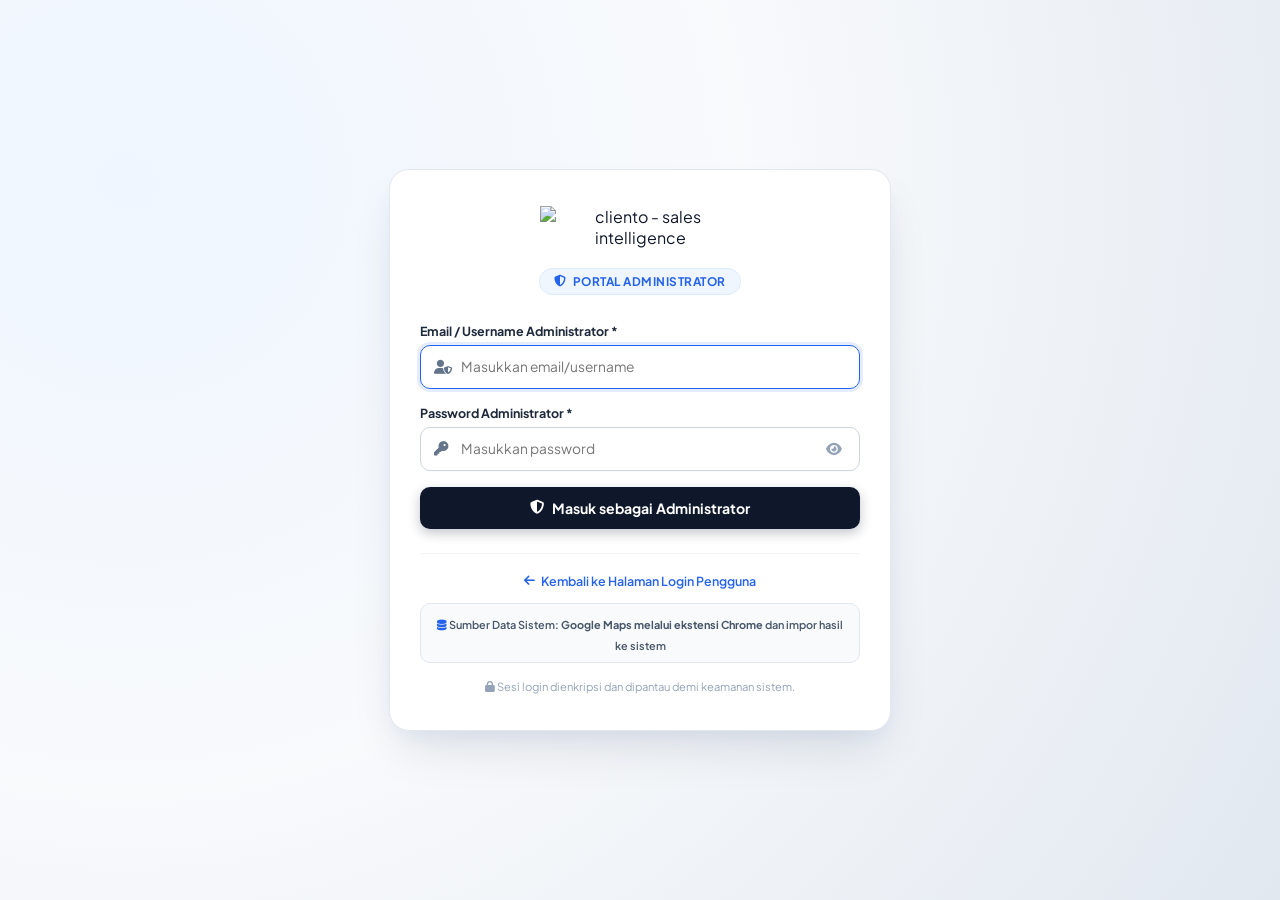
==== admin.html @ 5805fe40 "feat: rebrand to cliento, add multi-engine waterfall scraper, local headless runner, and WA dorking " ====
<!DOCTYPE html>
<html lang="id">
<head>
  <meta charset="UTF-8">
  <meta name="viewport" content="width=device-width, initial-scale=1.0">
  <title>Portal Administrator - cliento (AI Sales Intelligence)</title>
  
  <!-- Favicon -->
  <link rel="icon" type="image/png" href="assets/images/logo-icon.png">
  
  <!-- Google Fonts: Plus Jakarta Sans -->
  <link rel="preconnect" href="https://fonts.googleapis.com">
  <link rel="preconnect" href="https://fonts.gstatic.com" crossorigin>
  <link href="https://fonts.googleapis.com/css2?family=Plus+Jakarta+Sans:wght@300;400;500;600;700;800&display=swap" rel="stylesheet">
  
  <!-- Font Awesome Icons -->
  <link rel="stylesheet" href="https://cdnjs.cloudflare.com/ajax/libs/font-awesome/6.4.0/css/all.min.css">
  
  <!-- App Stylesheet -->
  <link rel="stylesheet" href="assets/css/style.css?v=2.2">
  
  <style>
    body {
      margin: 0;
      padding: 0;
      background: radial-gradient(circle at 10% 20%, #eff6ff 0%, #f8fafc 45%, #e2e8f0 100%);
      font-family: 'Plus Jakarta Sans', sans-serif;
      min-height: 100vh;
      display: flex;
      align-items: center;
      justify-content: center;
      color: #0f172a;
      box-sizing: border-box;
      padding: 24px 16px;
    }

    .admin-auth-card {
      width: 100%;
      max-width: 440px;
      background: #ffffff;
      color: #0f172a;
      border-radius: 20px;
      border: 1px solid #e2e8f0;
      padding: 36px 30px;
      box-shadow: 0 25px 50px -12px rgba(15, 23, 42, 0.12), 0 10px 20px -5px rgba(37, 99, 235, 0.06);
      position: relative;
      animation: adminCardIn 0.35s cubic-bezier(0.16, 1, 0.3, 1);
    }

    @keyframes adminCardIn {
      from { opacity: 0; transform: translateY(20px) scale(0.98); }
      to { opacity: 1; transform: translateY(0) scale(1); }
    }

    .admin-card-header {
      text-align: center;
      margin-bottom: 24px;
    }

    .admin-logo {
      height: 48px;
      width: auto;
      max-width: 200px;
      object-fit: contain;
      margin-bottom: 14px;
      display: inline-block;
    }

    .admin-badge-portal {
      display: inline-flex;
      align-items: center;
      gap: 6px;
      padding: 5px 14px;
      border-radius: 999px;
      background: #eff6ff;
      color: #2563eb;
      border: 1px solid #dbeafe;
      font-size: 0.74rem;
      font-weight: 700;
      letter-spacing: 0.5px;
      text-transform: uppercase;
      margin-bottom: 4px;
    }

    .admin-form-group {
      margin-bottom: 16px;
    }

    .admin-form-label {
      display: block;
      font-size: 0.78rem;
      font-weight: 700;
      color: #1e293b;
      margin-bottom: 6px;
    }

    .admin-input-wrap {
      position: relative;
    }

    .admin-input-icon {
      position: absolute;
      left: 14px;
      top: 50%;
      transform: translateY(-50%);
      color: #64748b;
      font-size: 0.9rem;
    }

    .admin-form-input {
      width: 100%;
      height: 44px;
      padding: 0 40px;
      border: 1px solid #cbd5e1;
      border-radius: 10px;
      font-size: 0.86rem;
      color: #0f172a;
      font-family: inherit;
      box-sizing: border-box;
      transition: all 0.2s;
      background: #ffffff;
    }

    .admin-form-input:focus {
      outline: none;
      border-color: #2563eb;
      box-shadow: 0 0 0 3px rgba(37, 99, 235, 0.12);
    }

    .admin-toggle-pwd {
      position: absolute;
      right: 12px;
      top: 50%;
      transform: translateY(-50%);
      background: none;
      border: none;
      color: #94a3b8;
      cursor: pointer;
      padding: 4px 6px;
      font-size: 0.88rem;
    }

    .admin-toggle-pwd:hover {
      color: #475569;
    }

    .btn-admin-login {
      width: 100%;
      padding: 12px;
      border-radius: 10px;
      border: none;
      background: #0f172a;
      color: #ffffff;
      font-size: 0.88rem;
      font-weight: 700;
      cursor: pointer;
      display: flex;
      align-items: center;
      justify-content: center;
      gap: 8px;
      font-family: inherit;
      transition: all 0.2s;
      margin-top: 8px;
      box-shadow: 0 4px 12px rgba(15, 23, 42, 0.25);
    }

    .btn-admin-login:hover {
      background: #1e293b;
      transform: translateY(-1px);
      box-shadow: 0 6px 16px rgba(15, 23, 42, 0.35);
    }

    .btn-admin-login:disabled {
      opacity: 0.7;
      cursor: not-allowed;
      transform: none;
    }

    .admin-alert {
      padding: 10px 14px;
      border-radius: 10px;
      font-size: 0.78rem;
      margin-bottom: 16px;
      display: none;
      align-items: center;
      gap: 8px;
      line-height: 1.4;
    }

    .admin-alert-error {
      background: #fef2f2;
      border: 1px solid #fecaca;
      color: #b91c1c;
    }

    .admin-alert-success {
      background: #ecfdf5;
      border: 1px solid #a7f3d0;
      color: #047857;
    }

    .admin-footer-links {
      text-align: center;
      margin-top: 24px;
      padding-top: 18px;
      border-top: 1px solid #f1f5f9;
      font-size: 0.78rem;
    }

    .admin-footer-links a {
      color: #2563eb;
      text-decoration: none;
      font-weight: 600;
      display: inline-flex;
      align-items: center;
      gap: 6px;
      transition: color 0.15s;
    }

    .admin-footer-links a:hover {
      color: #1d4ed8;
      text-decoration: underline;
    }

    .admin-security-note {
      text-align: center;
      font-size: 0.7rem;
      color: #94a3b8;
      margin-top: 16px;
      line-height: 1.4;
    }
  </style>
</head>
<body>

  <div class="admin-auth-card">
    <!-- Header -->
    <div class="admin-card-header">
      <img src="assets/images/logo-horizontal.png" alt="cliento - sales intelligence" class="admin-logo">
      <div>
        <span class="admin-badge-portal">
          <i class="fa-solid fa-shield-halved"></i> Portal Administrator
        </span>
      </div>
    </div>

    <!-- Alert Box -->
    <div id="admin-alert" class="admin-alert"></div>

    <!-- Admin Login Form -->
    <form id="admin-login-form">
      <div class="admin-form-group">
        <label class="admin-form-label" for="admin-account">Email / Username Administrator *</label>
        <div class="admin-input-wrap">
          <i class="fa-solid fa-user-shield admin-input-icon"></i>
          <input type="text" id="admin-account" class="admin-form-input" placeholder="Masukkan email/username" required autofocus autocomplete="username">
        </div>
      </div>

      <div class="admin-form-group">
        <label class="admin-form-label" for="admin-password">Password Administrator *</label>
        <div class="admin-input-wrap">
          <i class="fa-solid fa-key admin-input-icon"></i>
          <input type="password" id="admin-password" class="admin-form-input" placeholder="Masukkan password" required autocomplete="current-password" style="padding-right: 42px;">
          <button type="button" class="admin-toggle-pwd" id="btn-toggle-admin-pwd" title="Lihat password">
            <i class="fa-solid fa-eye"></i>
          </button>
        </div>
      </div>

      <button type="submit" class="btn-admin-login" id="btn-submit-admin">
        <i class="fa-solid fa-shield-halved"></i>
        <span>Masuk sebagai Administrator</span>
      </button>
    </form>

    <!-- Footer Links -->
    <div class="admin-footer-links">
      <a href="index.html">
        <i class="fa-solid fa-arrow-left"></i> Kembali ke Halaman Login Pengguna
      </a>
    </div>

    <div style="background: #f8fafc; border: 1px solid #e2e8f0; border-radius: 10px; padding: 8px 12px; margin-top: 14px; margin-bottom: 8px; text-align: center;">
      <span style="font-size: 0.68rem; color: #475569; font-weight: 600;">
        <i class="fa-solid fa-database" style="color: #2563eb;"></i> Sumber Data Sistem: <strong>Google Maps melalui ekstensi Chrome</strong> dan impor hasil ke sistem
      </span>
    </div>

    <div class="admin-security-note">
      <i class="fa-solid fa-lock"></i> Sesi login dienkripsi dan dipantau demi keamanan sistem.
    </div>
  </div>

  <script>
    // Cek apakah admin sudah login sebelumnya
    (function checkExistingAdminSession() {
      const token = localStorage.getItem('cliento_token');
      const cachedUser = localStorage.getItem('cliento_user');
      if (token && cachedUser) {
        try {
          const user = JSON.parse(cachedUser);
          if (user && user.role === 'admin') {
            // Sudah login sebagai admin, langsung redirect ke dashboard
            window.location.href = 'index.html#dashboard';
          }
        } catch (e) {}
      }
    })();

    // Toggle Password Visibility
    const btnTogglePwd = document.getElementById('btn-toggle-admin-pwd');
    const inputPwd = document.getElementById('admin-password');
    if (btnTogglePwd && inputPwd) {
      btnTogglePwd.addEventListener('click', () => {
        const isPwd = inputPwd.type === 'password';
        inputPwd.type = isPwd ? 'text' : 'password';
        btnTogglePwd.innerHTML = isPwd ? '<i class="fa-solid fa-eye-slash"></i>' : '<i class="fa-solid fa-eye"></i>';
      });
    }

    // Alert Helper
    function showAlert(message, type = 'error') {
      const alertBox = document.getElementById('admin-alert');
      alertBox.className = 'admin-alert admin-alert-' + type;
      alertBox.innerHTML = (type === 'error' ? '<i class="fa-solid fa-circle-xmark"></i> ' : '<i class="fa-solid fa-circle-check"></i> ') + message;
      alertBox.style.display = 'flex';
    }

    function hideAlert() {
      const alertBox = document.getElementById('admin-alert');
      alertBox.style.display = 'none';
    }

    // Form Submission
    const form = document.getElementById('admin-login-form');
    const submitBtn = document.getElementById('btn-submit-admin');

    form.addEventListener('submit', async (e) => {
      e.preventDefault();
      hideAlert();

      const account = document.getElementById('admin-account').value.trim();
      const password = document.getElementById('admin-password').value;

      if (!account || !password) {
        showAlert('Silakan masukkan username/email dan kata sandi Administrator.');
        return;
      }

      try {
        submitBtn.disabled = true;
        submitBtn.innerHTML = '<i class="fa-solid fa-circle-notch fa-spin"></i> Memverifikasi Kredensial...';

        const isStaticHost = window.location.hostname.includes('github.io') || window.location.protocol === 'file:';
        let data = null;

        if (!isStaticHost) {
          try {
            const response = await fetch('api/auth.php?action=login', {
              method: 'POST',
              headers: { 'Content-Type': 'application/json' },
              body: JSON.stringify({
                account: account,
                password: password,
                portal: 'admin'
              })
            });
            if (response.ok) {
              data = await response.json();
            } else if (response.status === 404) {
              // Static host without PHP
            } else {
              try { data = await response.json(); } catch(e) {}
            }
          } catch (netErr) {
            console.warn('API error, attempting static demo check...', netErr);
          }
        }

        // Static fallback if API is not accessible
        if (!data) {
          const accLower = account.toLowerCase();
          if ((accLower === 'admin' || accLower === 'admin@cliento.id') && password === 'admin123') {
            data = {
              success: true,
              token: 'static_admin_token_' + Date.now(),
              user: {
                id: 1,
                role: 'admin',
                username: 'admin',
                name: 'Super Administrator',
                email: 'admin@cliento.id',
                phone: '081234567890',
                status: 'active',
                is_verified: 1
              }
            };
          } else if (accLower === 'customer' || accLower === 'customer@demo.com' || accLower === 'siti') {
            showAlert('Akses ditolak: Akun ini adalah akun Pengguna/Customer. Silakan masuk melalui halaman login pengguna (index.html).');
            return;
          } else {
            showAlert('Username/email atau kata sandi admin tidak cocok.');
            return;
          }
        }

        if (data.success && data.token && data.user) {
          // Simpan sesi autentikasi ke localStorage
          localStorage.setItem('cliento_token', data.token);
          localStorage.setItem('cliento_user', JSON.stringify(data.user));

          showAlert('Login berhasil! Mengalihkan ke dashboard...', 'success');
          
          setTimeout(() => {
            window.location.href = 'index.html#dashboard';
          }, 600);
        } else {
          showAlert(data.message || 'Login gagal. Periksa username/email dan kata sandi admin.');
        }
      } catch (err) {
        showAlert('Kesalahan koneksi ke server: ' + err.message);
      } finally {
        submitBtn.disabled = false;
        submitBtn.innerHTML = '<i class="fa-solid fa-shield-halved"></i> <span>Masuk sebagai Administrator</span>';
      }
    });
  </script>
</body>
</html>
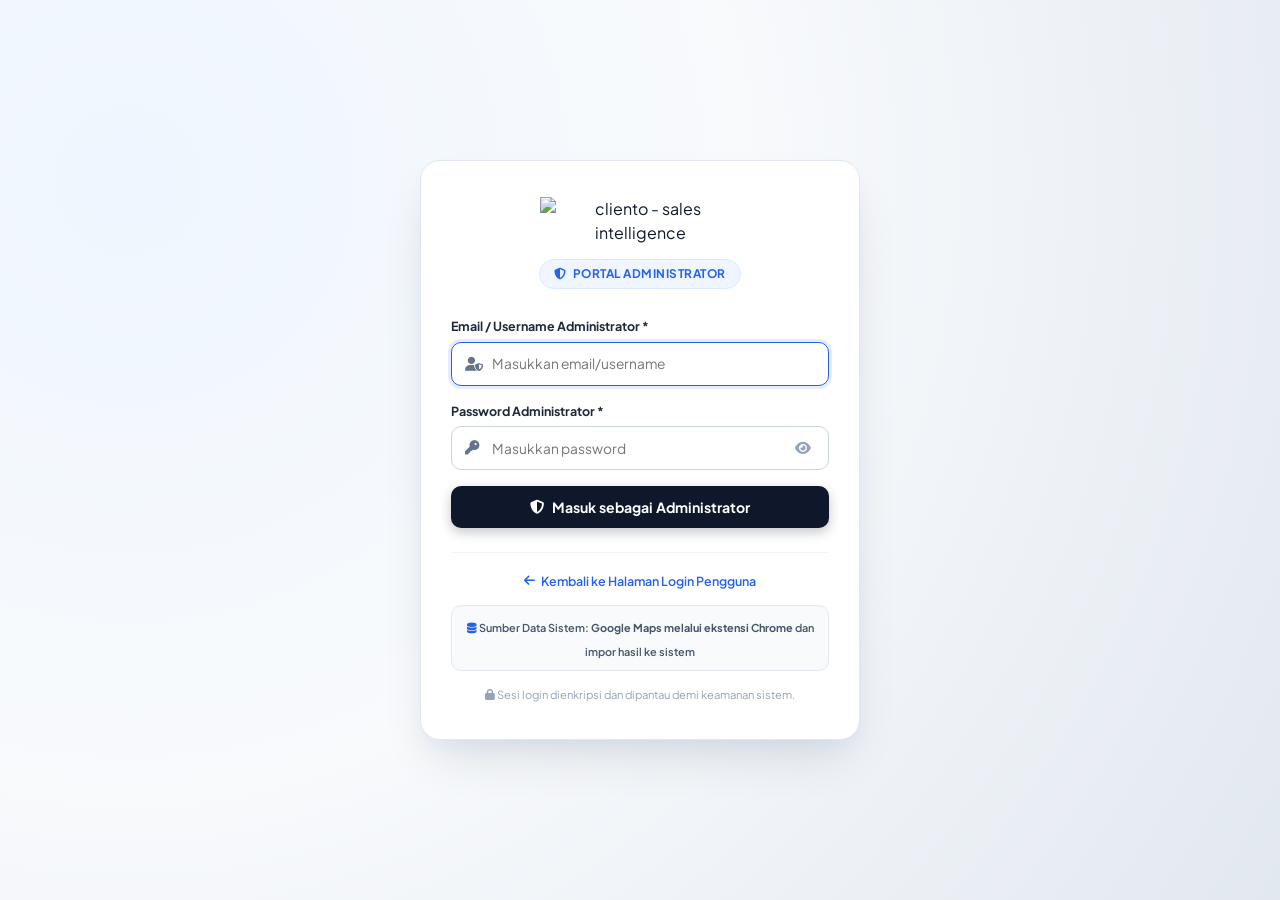
==== commit 3555b3db: "feat(auth,scraper): add local SQLite auth fallback, login portal hints, 2-phase Maps link-first extr" ====
--- a/admin.html
+++ b/admin.html
@@ -274,6 +274,16 @@
       </button>
     </form>
 
+    <div id="admin-local-demo-hint" style="display: none; margin-top: 14px; background: #eff6ff; border: 1px dashed #93c5fd; border-radius: 10px; padding: 10px 12px; font-size: 0.74rem; color: #1e3a8a; line-height: 1.45;">
+      <div style="display: flex; justify-content: space-between; align-items: center; gap: 8px;">
+        <div>
+          <strong>Akun Demo Lokal (Admin):</strong><br>
+          Username: <code>admin</code> · Password: <code>admin123</code>
+        </div>
+        <button type="button" id="btn-fill-admin-demo" style="border: 1px solid #2563eb; background: #fff; color: #1d4ed8; font-size: 0.72rem; font-weight: 600; border-radius: 6px; padding: 4px 10px; cursor: pointer;">Isi Otomatis</button>
+      </div>
+    </div>
+
     <!-- Footer Links -->
     <div class="admin-footer-links">
       <a href="index.html">
@@ -311,6 +321,17 @@
     // Toggle Password Visibility
     const btnTogglePwd = document.getElementById('btn-toggle-admin-pwd');
     const inputPwd = document.getElementById('admin-password');
+    if (['localhost', '127.0.0.1'].includes(window.location.hostname)) {
+      const hintBox = document.getElementById('admin-local-demo-hint');
+      const fillBtn = document.getElementById('btn-fill-admin-demo');
+      if (hintBox) hintBox.style.display = 'block';
+      if (fillBtn) {
+        fillBtn.addEventListener('click', () => {
+          document.getElementById('admin-account').value = 'admin';
+          document.getElementById('admin-password').value = 'admin123';
+        });
+      }
+    }
     if (btnTogglePwd && inputPwd) {
       btnTogglePwd.addEventListener('click', () => {
         const isPwd = inputPwd.type === 'password';
--- a/assets/css/style.css
+++ b/assets/css/style.css
@@ -0,0 +1,3269 @@
+/* ===================================================================
+   Client Reach AI - Workflow AI Sales
+   Theme: Minimalist SaaS (White Background + Royal Blue Accents)
+   Typography: Poppins (Google Fonts)
+   Header: Centered Navigation
+   Layout: Unified 2-Column Scraper, Instagram Saved Archive, Chart Analytics
+   =================================================================== */
+
+@import url('https://fonts.googleapis.com/css2?family=Poppins:ital,wght@0,300;0,400;0,500;0,600;0,700;0,800;1,400&display=swap');
+
+:root {
+  --primary: #2563eb;
+  --primary-hover: #1d4ed8;
+  --primary-light: #eff6ff;
+  --primary-border: #bfdbfe;
+  
+  --bg-app: #ffffff;
+  --bg-card: #ffffff;
+  --border-color: #e2e8f0;
+  --border-hover: #cbd5e1;
+
+  --text-main: #0f172a;
+  --text-muted: #64748b;
+  --text-light: #94a3b8;
+
+  --success: #16a34a;
+  --success-bg: #dcfce7;
+  --success-border: #86efac;
+  
+  --danger: #dc2626;
+  --danger-bg: #fee2e2;
+  --danger-border: #fca5a5;
+
+  --warning: #d97706;
+  --warning-bg: #fef3c7;
+  
+  --radius-sm: 8px;
+  --radius-md: 12px;
+  --radius-lg: 16px;
+  --radius-full: 9999px;
+
+  --shadow-subtle: 0 1px 3px rgba(0,0,0,0.04), 0 1px 2px rgba(0,0,0,0.02);
+  --shadow-card: 0 4px 6px -1px rgba(0,0,0,0.04), 0 2px 4px -2px rgba(0,0,0,0.02);
+  --shadow-float: 0 12px 24px -4px rgba(37,99,235,0.08), 0 4px 8px -2px rgba(0,0,0,0.03);
+}
+
+* {
+  box-sizing: border-box;
+  margin: 0;
+  padding: 0;
+  -webkit-tap-highlight-color: transparent;
+}
+
+body {
+  font-family: 'Poppins', -apple-system, BlinkMacSystemFont, sans-serif;
+  background-color: var(--bg-app);
+  color: var(--text-main);
+  line-height: 1.5;
+  -webkit-font-smoothing: antialiased;
+  padding-bottom: 76px; /* Space for mobile bottom bar */
+}
+
+@media (min-width: 992px) {
+  body {
+    padding-bottom: 0;
+  }
+}
+
+/* --------------------------------------------------
+   App Shell & Centered Desktop Navigation
+   -------------------------------------------------- */
+.app-header {
+  position: sticky;
+  top: 0;
+  z-index: 1000;
+  background: rgba(255, 255, 255, 0.96);
+  backdrop-filter: blur(10px);
+  border-bottom: 1px solid var(--border-color);
+  padding: 10px 24px;
+  display: flex;
+  align-items: center;
+  justify-content: space-between;
+}
+
+.brand-container {
+  display: flex;
+  align-items: center;
+  gap: 10px;
+  flex-shrink: 0;
+  text-decoration: none;
+  cursor: pointer;
+  user-select: none;
+}
+
+.brand-logo-img {
+  height: 38px;
+  width: auto;
+  max-width: 185px;
+  object-fit: contain;
+  display: block;
+  transition: transform 0.25s cubic-bezier(0.16, 1, 0.3, 1), opacity 0.2s ease;
+  filter: drop-shadow(0 2px 5px rgba(12, 26, 48, 0.07));
+}
+
+.brand-container:hover .brand-logo-img {
+  transform: translateY(-1px) scale(1.02);
+  opacity: 0.95;
+}
+
+@media (max-width: 576px) {
+  .brand-logo-img {
+    height: 32px;
+    max-width: 130px;
+  }
+}
+
+.brand-badge {
+  background: var(--primary);
+  color: #fff;
+  width: 36px;
+  height: 36px;
+  border-radius: 10px;
+  display: flex;
+  align-items: center;
+  justify-content: center;
+  font-size: 1.1rem;
+  box-shadow: 0 4px 10px rgba(37, 99, 235, 0.25);
+}
+
+.brand-info h1 {
+  font-size: 1.05rem;
+  font-weight: 700;
+  color: var(--text-main);
+  letter-spacing: -0.3px;
+  display: flex;
+  align-items: center;
+  gap: 4px;
+}
+
+.brand-info h1 span {
+  color: var(--primary);
+}
+
+.brand-info p {
+  font-size: 0.68rem;
+  font-weight: 500;
+  color: var(--text-muted);
+}
+
+/* Centered Desktop Navigation */
+.desktop-nav-wrapper {
+  flex: 1;
+  display: none;
+  justify-content: center;
+}
+
+@media (min-width: 992px) {
+  .desktop-nav-wrapper {
+    display: flex;
+  }
+}
+
+.desktop-nav {
+  display: flex;
+  gap: 6px;
+  background: #f1f5f9;
+  padding: 4px;
+  border-radius: var(--radius-full);
+  border: 1px solid var(--border-color);
+}
+
+.nav-link {
+  display: inline-flex;
+  align-items: center;
+  gap: 8px;
+  padding: 7px 18px;
+  font-size: 0.82rem;
+  font-weight: 600;
+  color: var(--text-muted);
+  text-decoration: none;
+  border-radius: var(--radius-full);
+  transition: all 0.2s cubic-bezier(0.4, 0, 0.2, 1);
+  cursor: pointer;
+  border: none;
+}
+
+.nav-link:hover {
+  color: var(--primary);
+  background: #ffffff;
+}
+
+.nav-link.active {
+  color: var(--primary);
+  background: #ffffff;
+  box-shadow: 0 2px 6px rgba(0,0,0,0.06);
+}
+
+.header-status-badge {
+  display: none;
+  align-items: center;
+  gap: 8px;
+  background: var(--primary-light);
+  border: 1px solid var(--primary-border);
+  padding: 5px 12px;
+  border-radius: var(--radius-full);
+  font-size: 0.74rem;
+  font-weight: 600;
+  color: var(--primary);
+  flex-shrink: 0;
+}
+
+@media (min-width: 992px) {
+  .header-status-badge {
+    display: inline-flex;
+  }
+}
+
+.header-status-badge .status-dot {
+  width: 8px;
+  height: 8px;
+  background: #10b981;
+  border-radius: 50%;
+  box-shadow: 0 0 0 2px rgba(16,185,129,0.2);
+}
+
+/* Mobile Bottom Navigation Bar */
+.mobile-bottom-nav {
+  position: fixed;
+  bottom: 0;
+  left: 0;
+  right: 0;
+  z-index: 1050;
+  background: #ffffff;
+  border-top: 1px solid var(--border-color);
+  display: flex;
+  justify-content: space-around;
+  padding: 8px 6px;
+  box-shadow: 0 -4px 14px rgba(0,0,0,0.05);
+}
+
+@media (min-width: 992px) {
+  .mobile-bottom-nav {
+    display: none;
+  }
+}
+
+.mobile-nav-item {
+  display: flex;
+  flex-direction: column;
+  align-items: center;
+  justify-content: center;
+  flex: 1;
+  padding: 6px 0;
+  font-size: 0.68rem;
+  font-weight: 600;
+  color: var(--text-muted);
+  text-decoration: none;
+  border-radius: var(--radius-sm);
+  transition: all 0.15s ease;
+  cursor: pointer;
+}
+
+.mobile-nav-item i {
+  font-size: 1.25rem;
+  margin-bottom: 2px;
+}
+
+.mobile-nav-item.active {
+  color: var(--primary);
+}
+
+/* --------------------------------------------------
+   Layout Container & Sections
+   -------------------------------------------------- */
+.app-container {
+  max-width: 1280px;
+  margin: 0 auto;
+  padding: 16px;
+}
+
+@media (min-width: 768px) {
+  .app-container {
+    padding: 24px;
+  }
+}
+
+.page-view {
+  display: none;
+  animation: fadeIn 0.2s ease-in-out;
+}
+
+.page-view.active {
+  display: block;
+}
+
+@keyframes fadeIn {
+  from { opacity: 0; transform: translateY(4px); }
+  to { opacity: 1; transform: translateY(0); }
+}
+
+/* --------------------------------------------------
+   Card System
+   -------------------------------------------------- */
+.card {
+  background: var(--bg-card);
+  border: 1px solid var(--border-color);
+  border-radius: var(--radius-md);
+  padding: 18px;
+  box-shadow: var(--shadow-subtle);
+  margin-bottom: 16px;
+}
+
+.card-header {
+  display: flex;
+  justify-content: space-between;
+  align-items: center;
+  margin-bottom: 14px;
+}
+
+.card-title {
+  font-size: 0.95rem;
+  font-weight: 700;
+  color: var(--text-main);
+  display: flex;
+  align-items: center;
+  gap: 8px;
+}
+
+.card-title i {
+  color: var(--primary);
+}
+
+/* --------------------------------------------------
+   Dashboard Sales & Marketing Analytics
+   -------------------------------------------------- */
+.stats-grid {
+  display: grid;
+  grid-template-columns: repeat(2, 1fr);
+  gap: 12px;
+  margin-bottom: 16px;
+}
+
+@media (min-width: 768px) {
+  .stats-grid {
+    grid-template-columns: repeat(4, 1fr);
+    gap: 16px;
+  }
+}
+
+.stat-box {
+  background: #ffffff;
+  border: 1px solid var(--border-color);
+  border-radius: var(--radius-md);
+  padding: 14px 16px;
+  display: flex;
+  flex-direction: column;
+  transition: transform 0.15s ease, border-color 0.15s ease;
+}
+
+.stat-box:hover {
+  transform: translateY(-2px);
+  border-color: var(--primary-border);
+}
+
+.stat-header {
+  display: flex;
+  justify-content: space-between;
+  align-items: center;
+  margin-bottom: 8px;
+}
+
+.stat-label {
+  font-size: 0.74rem;
+  font-weight: 600;
+  color: var(--text-muted);
+}
+
+.stat-icon {
+  width: 32px;
+  height: 32px;
+  border-radius: 8px;
+  background: #ffffff;
+  border: 1px solid var(--border-color);
+  color: #0f172a;
+  display: flex;
+  align-items: center;
+  justify-content: center;
+  font-size: 0.9rem;
+}
+
+.stat-value {
+  font-size: 1.45rem;
+  font-weight: 800;
+  color: var(--text-main);
+  line-height: 1.2;
+}
+
+.stat-hint {
+  font-size: 0.68rem;
+  color: var(--text-light);
+  margin-top: 4px;
+}
+
+/* Charts Grid */
+.charts-grid {
+  display: grid;
+  grid-template-columns: 1fr;
+  gap: 16px;
+  margin-bottom: 16px;
+}
+
+@media (min-width: 992px) {
+  .charts-grid {
+    grid-template-columns: 2fr 1fr;
+  }
+}
+
+.chart-card {
+  background: #ffffff;
+  border: 1px solid var(--border-color);
+  border-radius: var(--radius-md);
+  padding: 18px;
+  position: relative;
+}
+
+.chart-header {
+  display: flex;
+  justify-content: space-between;
+  align-items: center;
+  margin-bottom: 14px;
+}
+
+.chart-title {
+  font-size: 0.88rem;
+  font-weight: 700;
+  color: var(--text-main);
+  display: flex;
+  align-items: center;
+  gap: 8px;
+}
+
+.chart-canvas-container {
+  position: relative;
+  width: 100%;
+  height: 250px;
+}
+
+/* --------------------------------------------------
+   Unified 2-Column Scraper Layout (Page 2)
+   -------------------------------------------------- */
+.scraper-split-container {
+  display: grid;
+  grid-template-columns: 1fr;
+  gap: 16px;
+  align-items: start;
+}
+
+@media (min-width: 860px) {
+  .scraper-split-container {
+    grid-template-columns: minmax(360px, 430px) 1fr;
+    gap: 20px;
+  }
+}
+
+.scraper-left-panel {
+  background: #ffffff;
+  border: 1px solid var(--border-color);
+  border-radius: var(--radius-md);
+  padding: 18px;
+  box-shadow: var(--shadow-subtle);
+  min-width: 0;
+}
+
+.scraper-right-panel {
+  background: #ffffff;
+  border: 1px solid var(--border-color);
+  border-radius: var(--radius-md);
+  padding: 16px;
+  box-shadow: var(--shadow-subtle);
+  position: sticky;
+  top: 76px;
+  min-width: 0;
+}
+
+.map-container-unified {
+  width: 100%;
+  height: 380px;
+  border-radius: var(--radius-md);
+  border: 1px solid var(--border-color);
+  overflow: hidden;
+  position: relative;
+}
+
+@media (min-width: 860px) {
+  .map-container-unified {
+    height: calc(100vh - 150px);
+    min-height: 540px;
+  }
+}
+
+.map-badge-overlay {
+  position: absolute;
+  top: 10px;
+  left: 10px;
+  z-index: 500;
+  background: rgba(255, 255, 255, 0.96);
+  border: 1px solid var(--border-color);
+  border-radius: var(--radius-full);
+  padding: 4px 12px;
+  font-size: 0.72rem;
+  font-weight: 600;
+  color: var(--text-main);
+  box-shadow: var(--shadow-subtle);
+  display: flex;
+  align-items: center;
+  gap: 6px;
+}
+
+.map-badge-overlay .dot {
+  width: 8px;
+  height: 8px;
+  border-radius: 50%;
+  background: #ef4444; /* red indicator */
+}
+
+/* Category Switcher Pill Toggle */
+.category-input-group {
+  display: flex;
+  gap: 8px;
+  align-items: center;
+}
+
+.category-mode-toggle {
+  background: #f1f5f9;
+  border: 1px solid var(--border-color);
+  border-radius: var(--radius-sm);
+  padding: 4px;
+  display: inline-flex;
+  gap: 4px;
+  margin-bottom: 8px;
+}
+
+.cat-mode-btn {
+  padding: 4px 10px;
+  font-size: 0.72rem;
+  font-weight: 600;
+  border-radius: 6px;
+  border: none;
+  background: transparent;
+  color: var(--text-muted);
+  cursor: pointer;
+}
+
+.cat-mode-btn.active {
+  background: #ffffff;
+  color: var(--primary);
+  box-shadow: 0 1px 3px rgba(0,0,0,0.06);
+}
+
+/* --------------------------------------------------
+   Button Styles
+   -------------------------------------------------- */
+.btn {
+  display: inline-flex;
+  align-items: center;
+  justify-content: center;
+  gap: 8px;
+  padding: 9px 16px;
+  font-size: 0.82rem;
+  font-family: inherit;
+  font-weight: 600;
+  border-radius: var(--radius-sm);
+  border: 1px solid transparent;
+  cursor: pointer;
+  transition: all 0.15s ease;
+  white-space: nowrap;
+  user-select: none;
+}
+
+.btn-primary {
+  background: var(--primary);
+  color: #ffffff;
+}
+
+.btn-primary:hover {
+  background: var(--primary-hover);
+}
+
+.btn-outline {
+  background: #ffffff;
+  border-color: var(--border-color);
+  color: var(--text-main);
+}
+
+.btn-outline:hover {
+  background: var(--bg-app);
+  border-color: var(--border-hover);
+}
+
+.btn-sm {
+  padding: 6px 12px;
+  font-size: 0.76rem;
+}
+
+.btn-block {
+  width: 100%;
+}
+
+.btn-success {
+  background: var(--success);
+  color: #fff;
+}
+
+.btn-wa {
+  background: #25d366;
+  color: #fff;
+  border: none;
+  font-weight: 600;
+}
+
+.btn-wa:hover {
+  background: #1eb857;
+}
+
+/* --------------------------------------------------
+   Form Controls
+   -------------------------------------------------- */
+.form-group {
+  margin-bottom: 12px;
+}
+
+.form-label {
+  display: flex;
+  justify-content: space-between;
+  align-items: center;
+  font-size: 0.76rem;
+  font-weight: 600;
+  color: var(--text-main);
+  margin-bottom: 6px;
+}
+
+.form-input, .form-select, .form-textarea {
+  width: 100%;
+  padding: 8px 12px;
+  font-size: 0.82rem;
+  font-family: inherit;
+  color: var(--text-main);
+  background: #ffffff;
+  border: 1px solid var(--border-color);
+  border-radius: var(--radius-sm);
+  transition: border-color 0.15s ease, box-shadow 0.15s ease;
+}
+
+.form-input:focus, .form-select:focus, .form-textarea:focus {
+  outline: none;
+  border-color: var(--primary);
+  box-shadow: 0 0 0 3px rgba(37, 99, 235, 0.12);
+}
+
+/* --------------------------------------------------
+   Tables & Row Color Styling
+   -------------------------------------------------- */
+.table-responsive {
+  width: 100%;
+  overflow-x: auto;
+  border: 1px solid var(--border-color);
+  border-radius: var(--radius-md);
+  background: #ffffff;
+  -webkit-overflow-scrolling: touch;
+}
+
+.table-clean {
+  width: 100%;
+  border-collapse: collapse;
+  font-size: 0.78rem;
+  text-align: left;
+}
+
+.table-clean th {
+  background: #f8fafc;
+  padding: 10px 12px;
+  font-weight: 700;
+  color: var(--text-muted);
+  border-bottom: 1px solid var(--border-color);
+  white-space: nowrap;
+}
+
+.table-clean td {
+  padding: 10px 12px;
+  border-bottom: 1px solid var(--border-color);
+  color: var(--text-main);
+  vertical-align: middle;
+}
+
+.table-clean tr:last-child td {
+  border-bottom: none;
+}
+
+/* Dynamic Row Colors for Archive (Page 4) */
+.row-white {
+  background-color: #ffffff !important;
+}
+
+.row-prospect {
+  background-color: var(--success-bg) !important;
+}
+
+.row-rejected {
+  background-color: var(--danger-bg) !important;
+}
+
+/* Action Status Checkbox / Cross */
+.status-action-group {
+  display: flex;
+  align-items: center;
+  gap: 4px;
+}
+
+.btn-icon-toggle {
+  width: 28px;
+  height: 28px;
+  border-radius: 6px;
+  border: 1px solid var(--border-color);
+  background: #ffffff;
+  display: flex;
+  align-items: center;
+  justify-content: center;
+  cursor: pointer;
+  font-size: 0.82rem;
+  transition: all 0.15s ease;
+}
+
+.btn-icon-toggle.btn-check {
+  color: var(--success);
+}
+
+.btn-icon-toggle.btn-check.active {
+  background: var(--success);
+  color: #fff;
+  border-color: var(--success);
+}
+
+.btn-icon-toggle.btn-cross {
+  color: var(--danger);
+}
+
+.btn-icon-toggle.btn-cross.active {
+  background: var(--danger);
+  color: #fff;
+  border-color: var(--danger);
+}
+
+/* --------------------------------------------------
+   Instagram Saved Style Archive Collections (Page 4)
+   -------------------------------------------------- */
+.ig-filter-bar {
+  display: flex;
+  gap: 8px;
+  margin-bottom: 16px;
+  overflow-x: auto;
+  padding-bottom: 4px;
+}
+
+.ig-filter-pill {
+  padding: 6px 14px;
+  font-size: 0.76rem;
+  font-weight: 600;
+  border-radius: var(--radius-full);
+  border: 1px solid var(--border-color);
+  background: #ffffff;
+  color: var(--text-muted);
+  cursor: pointer;
+  white-space: nowrap;
+  transition: all 0.15s ease;
+}
+
+.ig-filter-pill:hover, .ig-filter-pill.active {
+  border-color: var(--primary);
+  background: var(--primary);
+  color: #ffffff;
+}
+
+.ig-collections-grid {
+  display: grid;
+  grid-template-columns: repeat(auto-fill, minmax(220px, 1fr));
+  gap: 16px;
+}
+
+.ig-collection-card {
+  background: #ffffff;
+  border: 1px solid var(--border-color);
+  border-radius: var(--radius-md);
+  overflow: hidden;
+  box-shadow: var(--shadow-subtle);
+  cursor: pointer;
+  transition: transform 0.2s ease, box-shadow 0.2s ease, border-color 0.2s ease;
+  display: flex;
+  flex-direction: column;
+}
+
+.ig-collection-card:hover {
+  transform: translateY(-3px);
+  box-shadow: var(--shadow-card);
+  border-color: var(--primary-border);
+}
+
+.ig-card-cover {
+  height: 110px;
+  background: linear-gradient(135deg, #3b82f6 0%, #1d4ed8 100%);
+  display: flex;
+  align-items: center;
+  justify-content: center;
+  color: #ffffff;
+  font-size: 2.2rem;
+  position: relative;
+}
+
+.ig-card-badge {
+  position: absolute;
+  top: 10px;
+  right: 10px;
+  background: rgba(0, 0, 0, 0.4);
+  backdrop-filter: blur(4px);
+  color: #fff;
+  border-radius: var(--radius-full);
+  padding: 3px 8px;
+  font-size: 0.68rem;
+  font-weight: 600;
+}
+
+.ig-card-content {
+  padding: 12px 14px;
+  flex: 1;
+  display: flex;
+  flex-direction: column;
+  justify-content: space-between;
+}
+
+.ig-card-title {
+  font-size: 0.85rem;
+  font-weight: 700;
+  color: var(--text-main);
+  margin-bottom: 4px;
+  line-height: 1.3;
+}
+
+.ig-card-meta {
+  font-size: 0.7rem;
+  color: var(--text-muted);
+  display: flex;
+  justify-content: space-between;
+  align-items: center;
+  margin-top: 8px;
+}
+
+/* Visual Prospect Cards inside Collection */
+.prospects-cards-grid {
+  display: grid;
+  grid-template-columns: repeat(auto-fill, minmax(280px, 1fr));
+  gap: 12px;
+  margin-top: 14px;
+}
+
+.prospect-visual-card {
+  border: 1px solid var(--border-color);
+  border-radius: var(--radius-md);
+  padding: 14px;
+  background: #ffffff;
+  display: flex;
+  flex-direction: column;
+  justify-content: space-between;
+  transition: all 0.15s ease;
+}
+
+.prospect-visual-card.status-prospect {
+  background: var(--success-bg);
+  border-color: var(--success-border);
+}
+
+.prospect-visual-card.status-rejected {
+  background: var(--danger-bg);
+  border-color: var(--danger-border);
+}
+
+/* --------------------------------------------------
+   Mockup WhatsApp Phone Preview (Page 3)
+   -------------------------------------------------- */
+.wa-mockup-frame {
+  background: #efeae2;
+  background-image: radial-gradient(#d1d5db 1px, transparent 1px);
+  background-size: 16px 16px;
+  border: 1px solid var(--border-color);
+  border-radius: var(--radius-lg);
+  padding: 16px;
+  position: relative;
+  max-width: 380px;
+  margin: 0 auto;
+}
+
+.wa-header {
+  background: #075e54;
+  color: #ffffff;
+  padding: 10px 14px;
+  border-radius: var(--radius-sm);
+  display: flex;
+  align-items: center;
+  gap: 10px;
+  margin-bottom: 14px;
+}
+
+.wa-bubble {
+  background: #ffffff;
+  padding: 10px 14px;
+  border-radius: 12px 12px 12px 2px;
+  font-size: 0.8rem;
+  color: #111827;
+  line-height: 1.45;
+  box-shadow: 0 1px 2px rgba(0,0,0,0.1);
+  position: relative;
+}
+
+.wa-time {
+  display: block;
+  font-size: 0.65rem;
+  color: #9ca3af;
+  text-align: right;
+  margin-top: 4px;
+}
+
+/* Variable chips */
+.variable-chips {
+  display: flex;
+  flex-wrap: wrap;
+  gap: 6px;
+  margin-top: 8px;
+}
+
+.var-chip {
+  background: var(--primary-light);
+  color: var(--primary);
+  border: 1px solid var(--primary-border);
+  padding: 4px 10px;
+  border-radius: var(--radius-full);
+  font-size: 0.72rem;
+  font-weight: 600;
+  cursor: pointer;
+  transition: all 0.15s ease;
+}
+
+.var-chip:hover {
+  background: var(--primary);
+  color: #ffffff;
+}
+
+/* --------------------------------------------------
+   Modals
+   -------------------------------------------------- */
+.modal-backdrop {
+  position: fixed;
+  top: 0;
+  left: 0;
+  right: 0;
+  bottom: 0;
+  background: rgba(15, 23, 42, 0.4);
+  backdrop-filter: blur(4px);
+  z-index: 2000;
+  display: none;
+  align-items: center;
+  justify-content: center;
+  padding: 16px;
+}
+
+.modal-backdrop.active {
+  display: flex;
+}
+
+.modal-sheet {
+  background: #ffffff;
+  border-radius: var(--radius-md);
+  width: 100%;
+  max-width: 520px;
+  padding: 20px;
+  box-shadow: var(--shadow-float);
+  animation: slideUp 0.2s ease-out;
+}
+
+@keyframes slideUp {
+  from { opacity: 0; transform: translateY(12px); }
+  to { opacity: 1; transform: translateY(0); }
+}
+
+/* Helper Utilities */
+.d-flex { display: flex; }
+.justify-between { justify-content: space-between; }
+.align-center { align-items: center; }
+.gap-2 { gap: 8px; }
+.gap-3 { gap: 12px; }
+.mt-2 { margin-top: 8px; }
+.mt-3 { margin-top: 12px; }
+.mt-4 { margin-top: 16px; }
+.text-muted { color: var(--text-muted); }
+.text-center { text-align: center; }
+.badge {
+  display: inline-flex;
+  align-items: center;
+  padding: 2px 8px;
+  border-radius: var(--radius-full);
+  font-size: 0.7rem;
+  font-weight: 700;
+}
+.badge-blue { background: var(--primary-light); color: var(--primary); }
+.badge-green { background: var(--success-bg); color: var(--success); }
+.badge-amber { background: var(--warning-bg); color: var(--warning); }
+
+/* Lead Qualification Filter Pills */
+.lead-filter-pill {
+  padding: 5px 12px;
+  font-size: 0.72rem;
+  font-weight: 600;
+  font-family: inherit;
+  border-radius: var(--radius-full);
+  border: 1px solid var(--border-color);
+  background: #ffffff;
+  color: var(--text-muted);
+  cursor: pointer;
+  transition: all 0.15s ease;
+  user-select: none;
+}
+
+.lead-filter-pill:hover {
+  border-color: var(--primary-border);
+  color: var(--primary);
+  background: var(--primary-light);
+}
+
+.lead-filter-pill.active {
+  background: var(--primary);
+  color: #ffffff;
+  border-color: var(--primary);
+  box-shadow: 0 2px 6px rgba(37, 99, 235, 0.25);
+}
+
+/* Zone & Target Toggle Buttons */
+.zone-mode-btn.active {
+  background: #ffffff !important;
+  color: #1e40af !important;
+  box-shadow: 0 1px 3px rgba(0,0,0,0.08);
+}
+
+.target-toggle-btn.active {
+  background: var(--primary) !important;
+  color: #ffffff !important;
+}
+
+/* Quick Copy & AI Pitch Buttons */
+.btn-quick-copy {
+  background: #ffffff;
+  border-color: var(--border-color);
+  color: #334155;
+}
+.btn-quick-copy:hover {
+  background: #f1f5f9;
+  border-color: #94a3b8;
+}
+
+/* --------------------------------------------------
+   Outreach Modal Mode Tabs & Multimodal Vision Styles
+   -------------------------------------------------- */
+.outreach-mode-tabs {
+  display: grid;
+  grid-template-columns: 1fr 1fr;
+  gap: 6px;
+  background: #f1f5f9;
+  padding: 4px;
+  border-radius: var(--radius-sm);
+  margin-bottom: 14px;
+}
+
+.outreach-tab-btn {
+  padding: 8px 12px;
+  font-size: 0.76rem;
+  font-weight: 600;
+  border-radius: 6px;
+  border: none;
+  background: transparent;
+  color: #64748b;
+  cursor: pointer;
+  transition: all 0.15s ease;
+  display: flex;
+  align-items: center;
+  justify-content: center;
+  gap: 6px;
+}
+
+.outreach-tab-btn:hover {
+  color: var(--primary);
+}
+
+.outreach-tab-btn.active {
+  background: #ffffff;
+  color: #0f172a;
+  box-shadow: 0 1px 4px rgba(0,0,0,0.08);
+}
+
+.outreach-tab-btn.tab-ai.active {
+  color: #2563eb;
+  font-weight: 700;
+}
+
+/* Multimodal Image Dropzone */
+.promo-dropzone {
+  border: 2px dashed #bfdbfe;
+  background: #f8fafc;
+  border-radius: 8px;
+  padding: 12px;
+  text-align: center;
+  cursor: pointer;
+  transition: all 0.2s ease;
+  position: relative;
+}
+
+.promo-dropzone:hover, .promo-dropzone.dragover {
+  border-color: #2563eb;
+  background: #eff6ff;
+}
+
+.promo-preview-card {
+  display: flex;
+  align-items: center;
+  gap: 10px;
+  background: #ffffff;
+  border: 1px solid #bfdbfe;
+  border-radius: 8px;
+  padding: 8px 10px;
+  margin-top: 8px;
+}
+
+.promo-preview-thumb {
+  width: 52px;
+  height: 52px;
+  object-fit: cover;
+  border-radius: 6px;
+  border: 1px solid #cbd5e1;
+}
+
+/* --------------------------------------------------
+   Google Drive Style Folder & Archive Explorer (Page 4)
+   -------------------------------------------------- */
+/* --------------------------------------------------
+   Koleksi Arsip - Glassmorphism Clean & Modern Layouts
+   (Grid Cover vs Kotak Memanjang)
+   -------------------------------------------------- */
+.gdrive-toolbar, .glass-archive-toolbar {
+  display: flex;
+  justify-content: space-between;
+  align-items: center;
+  flex-wrap: wrap;
+  gap: 12px;
+  background: #ffffff;
+  border: 1px solid var(--border-color);
+  border-radius: var(--radius-md);
+  padding: 10px 14px;
+  margin-bottom: 16px;
+}
+
+.gdrive-breadcrumbs {
+  display: flex;
+  align-items: center;
+  flex-wrap: wrap;
+  gap: 6px;
+  font-size: 0.8rem;
+  font-weight: 600;
+  color: var(--text-main);
+}
+
+.gdrive-bc-item {
+  cursor: pointer;
+  color: #0f172a;
+  display: inline-flex;
+  align-items: center;
+  gap: 6px;
+  padding: 4px 8px;
+  border-radius: 6px;
+  border: 1px solid transparent;
+  transition: all 0.15s ease;
+}
+
+.gdrive-bc-item:hover {
+  background: #f8fafc;
+  border-color: #e2e8f0;
+}
+
+.gdrive-bc-item.active {
+  color: #2563eb;
+  cursor: default;
+  font-weight: 700;
+  background: #eff6ff;
+  border-color: #bfdbfe;
+}
+
+.gdrive-bc-sep {
+  color: #94a3b8;
+  font-size: 0.72rem;
+}
+
+.archive-layout-toggle {
+  display: inline-flex;
+  border: 1px solid var(--border-color);
+  border-radius: var(--radius-sm);
+  padding: 2px;
+  background: #ffffff;
+}
+
+.btn-layout-mode {
+  padding: 5px 12px;
+  font-size: 0.74rem;
+  font-weight: 600;
+  border: none;
+  border-radius: 6px;
+  cursor: pointer;
+  transition: all 0.15s ease;
+  display: inline-flex;
+  align-items: center;
+  gap: 6px;
+  background: transparent;
+  color: var(--text-muted);
+}
+
+.btn-layout-mode.active {
+  background: #0f172a;
+  color: #ffffff;
+}
+
+.gdrive-section-title {
+  font-size: 0.76rem;
+  font-weight: 700;
+  color: #334155;
+  text-transform: uppercase;
+  letter-spacing: 0.5px;
+  margin: 16px 0 10px 0;
+  display: flex;
+  align-items: center;
+  gap: 6px;
+}
+
+/* Container Switcher: Grid View vs Memanjang Row View */
+.gdrive-folders-grid.mode-grid, .gdrive-files-grid.mode-grid {
+  display: grid;
+  grid-template-columns: repeat(auto-fill, minmax(270px, 1fr));
+  gap: 16px;
+  margin-bottom: 22px;
+}
+
+.gdrive-folders-grid.mode-row, .gdrive-files-grid.mode-row {
+  display: flex;
+  flex-direction: column;
+  gap: 10px;
+  margin-bottom: 22px;
+}
+
+/* 1. GRID COVER CARD (Glassmorphism Clean) */
+.glass-collection-card {
+  background: rgba(255, 255, 255, 0.96);
+  backdrop-filter: blur(14px);
+  -webkit-backdrop-filter: blur(14px);
+  border: 1px solid var(--border-color);
+  border-radius: var(--radius-md);
+  overflow: hidden;
+  box-shadow: 0 2px 10px rgba(15, 23, 42, 0.03);
+  transition: all 0.22s cubic-bezier(0.16, 1, 0.3, 1);
+  display: flex;
+  flex-direction: column;
+  cursor: pointer;
+  position: relative;
+}
+
+.glass-collection-card:hover {
+  transform: translateY(-3px);
+  box-shadow: 0 12px 28px -4px rgba(15, 23, 42, 0.08);
+  border-color: #94a3b8;
+}
+
+/* Visual Cover Banner */
+.glass-card-cover {
+  height: 82px;
+  background: linear-gradient(135deg, #0f172a 0%, #1e293b 60%, #334155 100%);
+  position: relative;
+  display: flex;
+  align-items: flex-end;
+  justify-content: space-between;
+  padding: 10px 14px;
+  color: #ffffff;
+}
+
+.glass-card-cover.file-cover {
+  background: linear-gradient(135deg, #0f172a 0%, #1e3a8a 50%, #2563eb 100%);
+}
+
+.cover-badge-top {
+  position: absolute;
+  top: 10px;
+  right: 10px;
+  background: rgba(255, 255, 255, 0.18);
+  backdrop-filter: blur(8px);
+  border: 1px solid rgba(255, 255, 255, 0.25);
+  color: #ffffff;
+  padding: 2px 8px;
+  border-radius: 9999px;
+  font-size: 0.65rem;
+  font-weight: 600;
+  text-transform: uppercase;
+  letter-spacing: 0.5px;
+}
+
+.cover-icon-watermark {
+  position: absolute;
+  left: 12px;
+  top: 8px;
+  font-size: 2.2rem;
+  opacity: 0.16;
+  color: #ffffff;
+}
+
+.cover-label-bottom {
+  font-size: 0.72rem;
+  font-weight: 600;
+  color: rgba(255, 255, 255, 0.95);
+  display: flex;
+  align-items: center;
+  gap: 6px;
+  z-index: 2;
+}
+
+.glass-card-body {
+  padding: 14px;
+  flex: 1;
+  display: flex;
+  flex-direction: column;
+  justify-content: space-between;
+  background: #ffffff;
+}
+
+.glass-card-title {
+  font-size: 0.88rem;
+  font-weight: 700;
+  color: #0f172a;
+  margin-bottom: 4px;
+  white-space: nowrap;
+  overflow: hidden;
+  text-overflow: ellipsis;
+}
+
+.glass-card-meta {
+  font-size: 0.7rem;
+  color: #64748b;
+  margin-bottom: 12px;
+}
+
+.glass-card-actions {
+  display: flex;
+  justify-content: space-between;
+  align-items: center;
+  padding-top: 10px;
+  border-top: 1px solid #f1f5f9;
+}
+
+/* 2. KOTAK MEMANJANG (Horizontal Row Card) */
+.glass-row-card {
+  background: #ffffff;
+  border: 1px solid var(--border-color);
+  border-radius: var(--radius-md);
+  padding: 12px 16px;
+  display: flex;
+  align-items: center;
+  justify-content: space-between;
+  gap: 16px;
+  box-shadow: 0 1px 3px rgba(0,0,0,0.02);
+  transition: all 0.18s ease;
+  cursor: pointer;
+}
+
+.glass-row-card:hover {
+  transform: translateY(-2px);
+  box-shadow: 0 8px 20px -2px rgba(15, 23, 42, 0.06);
+  border-color: #94a3b8;
+}
+
+.glass-row-left {
+  display: flex;
+  align-items: center;
+  gap: 14px;
+  min-width: 0;
+  flex: 1;
+}
+
+.glass-row-thumb {
+  width: 44px;
+  height: 44px;
+  border-radius: 8px;
+  background: linear-gradient(135deg, #0f172a, #334155);
+  color: #ffffff;
+  display: flex;
+  align-items: center;
+  justify-content: center;
+  font-size: 1.15rem;
+  flex-shrink: 0;
+}
+
+.glass-row-thumb.file-thumb {
+  background: linear-gradient(135deg, #0f172a, #1e40af);
+}
+
+.glass-row-info {
+  min-width: 0;
+}
+
+.glass-row-title {
+  font-size: 0.88rem;
+  font-weight: 700;
+  color: #0f172a;
+  white-space: nowrap;
+  overflow: hidden;
+  text-overflow: ellipsis;
+}
+
+.glass-row-meta {
+  font-size: 0.72rem;
+  color: #64748b;
+  margin-top: 2px;
+}
+
+.glass-row-actions {
+  display: flex;
+  align-items: center;
+  gap: 8px;
+  flex-shrink: 0;
+}
+
+/* ==================================================
+   Authentication & User Profile Widget
+   ================================================== */
+.header-right-actions {
+  display: flex;
+  align-items: center;
+  gap: 12px;
+}
+
+.user-profile-widget {
+  display: flex;
+  align-items: center;
+  gap: 8px;
+  padding: 4px 10px 4px 6px;
+  background: #f8fafc;
+  border: 1px solid #e2e8f0;
+  border-radius: 999px;
+  cursor: pointer;
+  position: relative;
+  transition: all 0.2s ease;
+  user-select: none;
+}
+
+.user-profile-widget:hover {
+  background: #f1f5f9;
+  border-color: #cbd5e1;
+}
+
+.user-avatar-badge {
+  width: 28px;
+  height: 28px;
+  border-radius: 50%;
+  background: linear-gradient(135deg, #2563eb, #1d4ed8);
+  color: #ffffff;
+  display: flex;
+  align-items: center;
+  justify-content: center;
+  font-size: 0.72rem;
+  font-weight: 700;
+  flex-shrink: 0;
+}
+
+.user-info-text {
+  display: flex;
+  flex-direction: column;
+  line-height: 1.15;
+  text-align: left;
+}
+
+.user-name {
+  font-size: 0.75rem;
+  font-weight: 600;
+  color: #0f172a;
+  max-width: 120px;
+  white-space: nowrap;
+  overflow: hidden;
+  text-overflow: ellipsis;
+}
+
+.user-role-badge {
+  font-size: 0.62rem;
+  font-weight: 700;
+  text-transform: uppercase;
+  letter-spacing: 0.3px;
+}
+
+.user-role-badge.badge-role-admin {
+  color: #2563eb;
+}
+
+.user-role-badge.badge-role-customer {
+  color: #10b981;
+}
+
+.user-dropdown-arrow {
+  font-size: 0.65rem;
+  color: #94a3b8;
+  transition: transform 0.2s;
+}
+
+.user-profile-dropdown {
+  position: absolute;
+  top: calc(100% + 8px);
+  right: 0;
+  width: 230px;
+  background: #ffffff;
+  border: 1px solid #e2e8f0;
+  border-radius: 12px;
+  box-shadow: 0 10px 25px -5px rgba(0, 0, 0, 0.1), 0 8px 10px -6px rgba(0, 0, 0, 0.1);
+  padding: 8px;
+  display: none;
+  flex-direction: column;
+  z-index: 1100;
+  animation: dropdownFade 0.18s ease-out;
+}
+
+.user-profile-dropdown.active {
+  display: flex;
+}
+
+@keyframes dropdownFade {
+  from { opacity: 0; transform: translateY(-6px); }
+  to { opacity: 1; transform: translateY(0); }
+}
+
+.dropdown-header {
+  padding: 8px 10px;
+}
+
+.dropdown-user-name {
+  font-size: 0.82rem;
+  font-weight: 700;
+  color: #0f172a;
+  white-space: nowrap;
+  overflow: hidden;
+  text-overflow: ellipsis;
+}
+
+.dropdown-user-email {
+  font-size: 0.7rem;
+  color: #64748b;
+  white-space: nowrap;
+  overflow: hidden;
+  text-overflow: ellipsis;
+}
+
+.dropdown-divider {
+  height: 1px;
+  background: #f1f5f9;
+  margin: 4px 0;
+}
+
+.dropdown-item {
+  display: flex;
+  align-items: center;
+  gap: 10px;
+  padding: 8px 10px;
+  border-radius: 6px;
+  font-size: 0.78rem;
+  color: #334155;
+  text-decoration: none;
+  transition: background 0.15s;
+}
+
+.dropdown-item:hover {
+  background: #f8fafc;
+  color: #2563eb;
+}
+
+.dropdown-item.text-danger:hover {
+  background: #fef2f2;
+  color: #dc2626;
+}
+
+/* Auth Tabs & Settings Tabs */
+.auth-tab-btn {
+  color: #64748b;
+  background: transparent;
+}
+
+.auth-tab-btn.active {
+  background: #ffffff;
+  color: #2563eb;
+  box-shadow: 0 1px 3px rgba(0, 0, 0, 0.08);
+}
+
+.settings-tab-btn {
+  color: #64748b;
+  background: transparent;
+}
+
+.settings-tab-btn.active {
+  background: #ffffff;
+  color: #2563eb;
+  box-shadow: 0 1px 3px rgba(0, 0, 0, 0.08);
+}
+
+.settings-tab-pane {
+  display: none;
+}
+
+.settings-tab-pane.active {
+  display: block;
+}
+
+/* ==================================================
+   Customer Management Database Styles
+   ================================================== */
+.customer-cell-user {
+  display: flex;
+  align-items: center;
+  gap: 10px;
+}
+
+.customer-name {
+  font-size: 0.84rem;
+  font-weight: 600;
+  color: #0f172a;
+}
+
+.customer-email {
+  font-size: 0.72rem;
+  color: #64748b;
+}
+
+.customer-phone-link {
+  display: inline-flex;
+  align-items: center;
+  gap: 6px;
+  font-size: 0.78rem;
+  color: #0f172a;
+  text-decoration: none;
+  font-weight: 500;
+}
+
+.customer-phone-link:hover {
+  color: #16a34a;
+}
+
+.status-badge {
+  display: inline-flex;
+  align-items: center;
+  gap: 6px;
+  padding: 3px 8px;
+  border-radius: 999px;
+  font-size: 0.7rem;
+  font-weight: 600;
+}
+
+.status-indicator {
+  width: 6px;
+  height: 6px;
+  border-radius: 50%;
+}
+
+.status-badge.status-active {
+  background: #ecfdf5;
+  color: #059669;
+}
+
+.status-badge.status-active .status-indicator {
+  background: #10b981;
+}
+
+.status-badge.status-suspended {
+  background: #fef2f2;
+  color: #dc2626;
+}
+
+.status-badge.status-suspended .status-indicator {
+  background: #ef4444;
+}
+
+.verified-badge {
+  display: inline-flex;
+  align-items: center;
+  gap: 5px;
+  padding: 3px 8px;
+  border-radius: 6px;
+  font-size: 0.7rem;
+  font-weight: 600;
+}
+
+.verified-badge.verified-yes {
+  background: #eff6ff;
+  color: #2563eb;
+}
+
+.verified-badge.verified-pending {
+  background: #fffbeb;
+  color: #d97706;
+}
+
+.customer-metrics {
+  display: flex;
+  gap: 12px;
+  font-size: 0.74rem;
+  font-weight: 600;
+  color: #475569;
+}
+
+.customer-date-col {
+  font-size: 0.74rem;
+  color: #64748b;
+  white-space: nowrap;
+}
+
+.customer-actions-group {
+  display: inline-flex;
+  align-items: center;
+  gap: 4px;
+}
+
+.btn-action-icon {
+  width: 28px;
+  height: 28px;
+  border-radius: 6px;
+  border: 1px solid #e2e8f0;
+  background: #ffffff;
+  display: inline-flex;
+  align-items: center;
+  justify-content: center;
+  cursor: pointer;
+  color: #64748b;
+  font-size: 0.78rem;
+  transition: all 0.15s;
+}
+
+.btn-action-icon:hover {
+  background: #f8fafc;
+  color: #2563eb;
+  border-color: #cbd5e1;
+}
+
+.btn-action-icon.btn-delete:hover {
+  background: #fef2f2;
+  color: #dc2626;
+  border-color: #fecaca;
+}
+
+/* ==================================================
+   Floating Toast Notification System
+   ================================================== */
+.app-toast-container {
+  position: fixed;
+  bottom: 24px;
+  right: 24px;
+  z-index: 9999;
+  display: flex;
+  flex-direction: column;
+  gap: 8px;
+  pointer-events: none;
+}
+
+.app-toast {
+  pointer-events: auto;
+  display: flex;
+  align-items: center;
+  gap: 10px;
+  padding: 12px 16px;
+  border-radius: 10px;
+  background: #ffffff;
+  color: #0f172a;
+  box-shadow: 0 10px 15px -3px rgba(0, 0, 0, 0.1), 0 4px 6px -4px rgba(0, 0, 0, 0.1);
+  border: 1px solid #e2e8f0;
+  font-size: 0.8rem;
+  min-width: 280px;
+  max-width: 420px;
+  animation: toastIn 0.25s ease-out;
+  transition: all 0.3s;
+}
+
+.app-toast.fade-out {
+  opacity: 0;
+  transform: translateY(10px);
+}
+
+@keyframes toastIn {
+  from { opacity: 0; transform: translateY(14px); }
+  to { opacity: 1; transform: translateY(0); }
+}
+
+.app-toast.toast-success {
+  border-left: 4px solid #10b981;
+}
+
+.app-toast.toast-success .toast-icon {
+  color: #10b981;
+}
+
+.app-toast.toast-error {
+  border-left: 4px solid #ef4444;
+}
+
+.app-toast.toast-error .toast-icon {
+  color: #ef4444;
+}
+
+.app-toast.toast-warning {
+  border-left: 4px solid #f59e0b;
+}
+
+.app-toast.toast-warning .toast-icon {
+  color: #f59e0b;
+}
+
+.app-toast.toast-info {
+  border-left: 4px solid #2563eb;
+}
+
+.app-toast.toast-info .toast-icon {
+  color: #2563eb;
+}
+
+.toast-message {
+  flex: 1;
+  line-height: 1.4;
+}
+
+.toast-close {
+  background: none;
+  border: none;
+  font-size: 1.1rem;
+  color: #94a3b8;
+  cursor: pointer;
+  line-height: 1;
+}
+
+/* ==================================================
+   Strict Auth Gatekeeper (Screen Before Dashboard)
+   ================================================== */
+#auth-gate-container {
+  position: fixed;
+  top: 0;
+  left: 0;
+  width: 100vw;
+  height: 100vh;
+  z-index: 999999;
+  background: radial-gradient(circle at 10% 20%, #eff6ff 0%, #f8fafc 45%, #e2e8f0 100%);
+  display: flex;
+  align-items: center;
+  justify-content: center;
+  padding: 24px 16px;
+  overflow-y: auto;
+  box-sizing: border-box;
+}
+
+body.authenticated #auth-gate-container {
+  display: none !important;
+}
+
+body:not(.authenticated) .app-header,
+body:not(.authenticated) .app-container,
+body:not(.authenticated) .mobile-bottom-nav {
+  display: none !important;
+}
+
+.auth-gate-card {
+  width: 100%;
+  max-width: 480px;
+  background: #ffffff;
+  border-radius: 20px;
+  border: 1px solid #e2e8f0;
+  box-shadow: 0 25px 50px -12px rgba(15, 23, 42, 0.12), 0 10px 20px -5px rgba(37, 99, 235, 0.06);
+  padding: 32px 28px;
+  position: relative;
+  box-sizing: border-box;
+  animation: authCardIn 0.35s cubic-bezier(0.16, 1, 0.3, 1);
+}
+
+@keyframes authCardIn {
+  from {
+    opacity: 0;
+    transform: translateY(20px) scale(0.98);
+  }
+  to {
+    opacity: 1;
+    transform: translateY(0) scale(1);
+  }
+}
+
+.auth-gate-header {
+  text-align: center;
+  margin-bottom: 22px;
+}
+
+.auth-gate-logo {
+  height: 52px;
+  width: auto;
+  max-width: 220px;
+  object-fit: contain;
+  margin-bottom: 12px;
+  display: inline-block;
+}
+
+.auth-gate-badge {
+  display: inline-flex;
+  align-items: center;
+  gap: 6px;
+  padding: 4px 12px;
+  border-radius: 999px;
+  background: #eff6ff;
+  color: #2563eb;
+  font-size: 0.72rem;
+  font-weight: 700;
+  text-transform: uppercase;
+  letter-spacing: 0.5px;
+  margin-bottom: 8px;
+}
+
+.auth-gate-tagline {
+  font-size: 0.78rem;
+  color: #64748b;
+  margin: 0;
+  line-height: 1.45;
+}
+
+.auth-gate-tabs {
+  display: flex;
+  gap: 6px;
+  background: #f1f5f9;
+  padding: 5px;
+  border-radius: 12px;
+  margin-bottom: 20px;
+}
+
+.auth-gate-tab {
+  flex: 1;
+  padding: 9px 12px;
+  border-radius: 9px;
+  border: none;
+  background: transparent;
+  color: #64748b;
+  font-size: 0.82rem;
+  font-weight: 600;
+  cursor: pointer;
+  transition: all 0.2s;
+  display: flex;
+  align-items: center;
+  justify-content: center;
+  gap: 8px;
+  font-family: inherit;
+}
+
+.auth-gate-tab.active {
+  background: #ffffff;
+  color: #2563eb;
+  box-shadow: 0 2px 6px rgba(0, 0, 0, 0.05);
+}
+
+.gate-pane {
+  animation: paneIn 0.25s ease-out;
+}
+
+@keyframes paneIn {
+  from { opacity: 0; transform: translateY(6px); }
+  to { opacity: 1; transform: translateY(0); }
+}
+
+.auth-back-link {
+  display: inline-flex;
+  align-items: center;
+  gap: 6px;
+  font-size: 0.76rem;
+  color: #64748b;
+  text-decoration: none;
+  cursor: pointer;
+  margin-bottom: 16px;
+  font-weight: 500;
+  transition: color 0.15s;
+}
+
+.auth-back-link:hover {
+  color: #2563eb;
+}
+
+.auth-pane-title {
+  font-size: 1.15rem;
+  font-weight: 700;
+  color: #0f172a;
+  margin-bottom: 4px;
+}
+
+.auth-pane-desc {
+  font-size: 0.78rem;
+  color: #64748b;
+  margin-bottom: 18px;
+  line-height: 1.45;
+}
+
+.demo-login-box {
+  background: #f8fafc;
+  border: 1px dashed #cbd5e1;
+  border-radius: 12px;
+  padding: 12px;
+  margin-top: 18px;
+}
+
+.demo-login-title {
+  font-size: 0.72rem;
+  font-weight: 700;
+  color: #475569;
+  text-transform: uppercase;
+  letter-spacing: 0.5px;
+  margin-bottom: 8px;
+  display: flex;
+  align-items: center;
+  gap: 6px;
+}
+
+.demo-login-btn-group {
+  display: flex;
+  gap: 8px;
+}
+
+.btn-demo-card {
+  flex: 1;
+  padding: 8px 10px;
+  border-radius: 8px;
+  border: 1px solid #e2e8f0;
+  background: #ffffff;
+  cursor: pointer;
+  text-align: left;
+  transition: all 0.15s;
+  font-family: inherit;
+}
+
+.btn-demo-card:hover {
+  border-color: #2563eb;
+  background: #eff6ff;
+  transform: translateY(-1px);
+}
+
+.btn-demo-title {
+  font-size: 0.78rem;
+  font-weight: 700;
+  color: #0f172a;
+  display: flex;
+  align-items: center;
+  gap: 5px;
+}
+
+.btn-demo-sub {
+  font-size: 0.68rem;
+  color: #64748b;
+  margin-top: 2px;
+}
+
+/* ==================================================
+   Portal Switcher (User vs Admin Separation)
+   ================================================== */
+.auth-portal-selector {
+  display: flex;
+  gap: 6px;
+  background: #f1f5f9;
+  padding: 5px;
+  border-radius: 14px;
+  margin-bottom: 12px;
+  border: 1px solid #e2e8f0;
+}
+
+.auth-portal-btn {
+  flex: 1;
+  padding: 10px 14px;
+  border-radius: 10px;
+  border: none;
+  background: transparent;
+  color: #64748b;
+  font-size: 0.84rem;
+  font-weight: 700;
+  cursor: pointer;
+  transition: all 0.2s cubic-bezier(0.16, 1, 0.3, 1);
+  display: flex;
+  align-items: center;
+  justify-content: center;
+  gap: 8px;
+  font-family: inherit;
+}
+
+.auth-portal-btn:hover {
+  color: #0f172a;
+}
+
+.auth-portal-btn.active[data-portal="user"] {
+  background: #ffffff;
+  color: #2563eb;
+  box-shadow: 0 4px 12px rgba(37, 99, 235, 0.12), 0 1px 3px rgba(0, 0, 0, 0.05);
+}
+
+.auth-portal-btn.active[data-portal="admin"] {
+  background: #0f172a;
+  color: #ffffff;
+  box-shadow: 0 4px 12px rgba(15, 23, 42, 0.25), 0 1px 3px rgba(0, 0, 0, 0.05);
+}
+
+.portal-badge-container {
+  display: flex;
+  justify-content: center;
+  margin-bottom: 14px;
+}
+
+.badge-portal-user {
+  background: #eff6ff;
+  color: #2563eb;
+  border: 1px solid #dbeafe;
+}
+
+.badge-portal-admin {
+  background: #0f172a;
+  color: #f8fafc;
+  border: 1px solid #334155;
+}
+
+.admin-login-banner {
+  display: flex;
+  align-items: flex-start;
+  gap: 12px;
+  background: #f8fafc;
+  border: 1px solid #cbd5e1;
+  border-left: 4px solid #0f172a;
+  border-radius: 10px;
+  padding: 12px 14px;
+  margin-bottom: 16px;
+  font-size: 0.78rem;
+  color: #1e293b;
+}
+
+.btn-admin-submit {
+  background: #0f172a !important;
+  border-color: #0f172a !important;
+}
+
+.btn-admin-submit:hover {
+  background: #1e293b !important;
+  border-color: #1e293b !important;
+}
+
+/* Forgot Email Search Result Card */
+.found-account-card {
+  background: #ffffff;
+  border: 1px solid #cbd5e1;
+  border-radius: 10px;
+  padding: 12px 14px;
+  margin-bottom: 10px;
+  display: flex;
+  justify-content: space-between;
+  align-items: center;
+  box-shadow: 0 1px 3px rgba(0, 0, 0, 0.04);
+}
+
+.found-account-info {
+  display: flex;
+  flex-direction: column;
+  gap: 2px;
+}
+
+.found-account-name {
+  font-size: 0.84rem;
+  font-weight: 700;
+  color: #0f172a;
+}
+
+.found-account-email {
+  font-size: 0.78rem;
+  font-weight: 600;
+  color: #2563eb;
+  font-family: monospace;
+}
+
+.found-account-phone {
+  font-size: 0.68rem;
+  color: #64748b;
+}
+
+/* ==================================================
+   Specialized Mobile-Verse Responsive Polish & Clean UI
+   ================================================== */
+.template-split-grid {
+  display: grid;
+  grid-template-columns: 1fr;
+  gap: 20px;
+  width: 100%;
+  box-sizing: border-box;
+}
+
+.template-split-grid > div {
+  min-width: 0 !important;
+  width: 100% !important;
+  box-sizing: border-box !important;
+}
+
+.template-split-grid textarea,
+#template-body-input {
+  width: 100% !important;
+  max-width: 100% !important;
+  min-width: 0 !important;
+  box-sizing: border-box !important;
+}
+
+@media (min-width: 992px) {
+  .template-split-grid {
+    grid-template-columns: 1fr 1fr;
+  }
+}
+
+.form-textarea, .form-input, .form-select {
+  max-width: 100% !important;
+  box-sizing: border-box !important;
+}
+
+.wa-mockup-frame {
+  width: 100% !important;
+  max-width: 100% !important;
+  box-sizing: border-box !important;
+}
+
+/* Tablet & Mobile Card Header Polish */
+@media (max-width: 768px) {
+  .card-header {
+    flex-direction: column !important;
+    align-items: stretch !important;
+    gap: 12px !important;
+  }
+  .card-title {
+    font-size: 1rem !important;
+    line-height: 1.35 !important;
+    white-space: normal !important;
+    width: 100% !important;
+  }
+  .card-header > div:last-child {
+    display: flex !important;
+    flex-wrap: wrap !important;
+    gap: 8px !important;
+    width: 100% !important;
+  }
+  .card-header > div:last-child .btn {
+    flex: 1 1 auto;
+    justify-content: center;
+    padding: 8px 12px;
+  }
+  .prospects-cards-grid {
+    grid-template-columns: 1fr !important;
+  }
+}
+
+/* Dedicated Mobile Verse Optimization (< 576px) */
+@media (max-width: 576px) {
+  .app-container {
+    padding: 12px 10px 80px 10px !important;
+  }
+
+  .card {
+    padding: 14px 12px !important;
+    border-radius: 14px !important;
+    margin-bottom: 12px !important;
+  }
+
+  /* Compact 2x2 Stats Grid */
+  .stats-grid {
+    grid-template-columns: repeat(2, 1fr) !important;
+    gap: 8px !important;
+    margin-bottom: 12px !important;
+  }
+
+  .stat-box {
+    padding: 10px 12px !important;
+    border-radius: 12px !important;
+  }
+
+  .stat-header {
+    margin-bottom: 4px !important;
+  }
+
+  .stat-label {
+    font-size: 0.68rem !important;
+    line-height: 1.25 !important;
+    font-weight: 600 !important;
+  }
+
+  .stat-icon {
+    width: 26px !important;
+    height: 26px !important;
+    font-size: 0.75rem !important;
+    border-radius: 6px !important;
+    flex-shrink: 0;
+  }
+
+  .stat-value {
+    font-size: 1.25rem !important;
+    font-weight: 800 !important;
+    line-height: 1.2 !important;
+  }
+
+  .stat-hint {
+    font-size: 0.62rem !important;
+    margin-top: 2px !important;
+  }
+
+  /* Compact Analytics Chart */
+  .charts-grid {
+    gap: 12px !important;
+    margin-bottom: 12px !important;
+  }
+
+  .chart-card {
+    padding: 14px 12px !important;
+    border-radius: 14px !important;
+  }
+
+  .chart-header {
+    flex-direction: column !important;
+    align-items: flex-start !important;
+    gap: 6px !important;
+    margin-bottom: 8px !important;
+  }
+
+  .chart-title {
+    font-size: 0.82rem !important;
+  }
+
+  .chart-canvas-container {
+    height: 200px !important;
+  }
+
+  /* Clean App Header on Mobile */
+  .app-header {
+    padding: 8px 12px !important;
+    height: 52px !important;
+  }
+
+  .brand-logo-img {
+    height: 28px !important;
+    max-width: 110px !important;
+  }
+
+  .user-profile-widget {
+    padding: 3px 8px 3px 4px !important;
+    gap: 6px !important;
+  }
+
+  .user-avatar-badge {
+    width: 28px !important;
+    height: 28px !important;
+    font-size: 0.72rem !important;
+  }
+
+  .user-info-text {
+    max-width: 80px !important;
+  }
+
+  .user-name {
+    font-size: 0.74rem !important;
+    white-space: nowrap !important;
+    overflow: hidden !important;
+    text-overflow: ellipsis !important;
+    max-width: 80px !important;
+  }
+
+  .user-role-badge {
+    display: none !important;
+  }
+
+  .user-dropdown-arrow {
+    font-size: 0.65rem !important;
+  }
+
+  /* Scraper Controls Mobile */
+  .scraper-split-container {
+    gap: 12px !important;
+  }
+
+  .map-container-unified {
+    height: 260px !important;
+    min-height: 260px !important;
+    border-radius: 12px !important;
+  }
+
+  /* Mobile Bottom Navigation Bar: Blur Floating Feel */
+  .mobile-bottom-nav {
+    height: 56px !important;
+    padding: 5px 6px calc(5px + env(safe-area-inset-bottom, 0px)) 6px !important;
+    background: rgba(255, 255, 255, 0.94) !important;
+    backdrop-filter: blur(12px) !important;
+    border-top: 1px solid rgba(226, 232, 240, 0.9) !important;
+    box-shadow: 0 -4px 16px rgba(15, 23, 42, 0.06) !important;
+  }
+
+  .mobile-nav-item {
+    font-size: 0.64rem !important;
+    padding: 4px 0 !important;
+    border-radius: 8px !important;
+  }
+
+  .mobile-nav-item i {
+    font-size: 1.15rem !important;
+    margin-bottom: 2px !important;
+  }
+
+  .mobile-nav-item.active {
+    font-weight: 700 !important;
+    color: #2563eb !important;
+  }
+
+  /* Variable Chips in Template Editor */
+  .variable-chips {
+    gap: 5px !important;
+  }
+
+  .var-chip {
+    padding: 3px 8px !important;
+    font-size: 0.68rem !important;
+  }
+
+  /* Modals on Mobile */
+  .modal-sheet {
+    padding: 16px 14px !important;
+    border-radius: 16px !important;
+    max-height: 88vh !important;
+    overflow-y: auto !important;
+  }
+
+  /* Lead Filters */
+  .lead-filter-pill {
+    padding: 4px 10px !important;
+    font-size: 0.68rem !important;
+  }
+}
+
+/* ==============================================================
+   LEAFLET HD MAP ENHANCEMENTS & LAYER SWITCHER CONTROLS
+   ============================================================== */
+#map-preview .leaflet-tile-pane {
+  filter: contrast(1.10) saturate(1.28) brightness(1.02);
+  -webkit-backface-visibility: hidden;
+  image-rendering: -webkit-optimize-contrast;
+}
+
+/* Minimalist Vector Map Layer Switcher (No Emojis) */
+.map-minimal-switcher {
+  border: none !important;
+  box-shadow: 0 3px 12px rgba(15, 23, 42, 0.14) !important;
+  border-radius: 8px !important;
+  overflow: hidden !important;
+  background: transparent !important;
+  margin-top: 10px !important;
+  margin-right: 10px !important;
+}
+
+.minimal-switcher-group {
+  display: flex;
+  background: rgba(255, 255, 255, 0.95);
+  border: 1px solid #cbd5e1;
+  border-radius: 8px;
+  padding: 3px;
+  gap: 3px;
+  backdrop-filter: blur(8px);
+}
+
+.btn-layer-opt {
+  display: inline-flex;
+  align-items: center;
+  gap: 5px;
+  padding: 5px 9px;
+  background: transparent;
+  border: none;
+  border-radius: 6px;
+  font-family: 'Poppins', sans-serif;
+  font-size: 0.70rem;
+  font-weight: 600;
+  color: #475569;
+  cursor: pointer;
+  transition: all 0.15s ease;
+  white-space: nowrap;
+}
+
+.btn-layer-opt i {
+  font-size: 0.72rem;
+  color: #64748b;
+}
+
+.btn-layer-opt:hover {
+  background: #f1f5f9;
+  color: #0f172a;
+}
+
+.btn-layer-opt:hover i {
+  color: #0f172a;
+}
+
+.btn-layer-opt.active {
+  background: #0f172a;
+  color: #ffffff;
+  box-shadow: 0 2px 6px rgba(15, 23, 42, 0.18);
+}
+
+.btn-layer-opt.active i {
+  color: #ffffff;
+}
+
+/* Minimalist Map Source Legend (Bottom Left) */
+.map-minimal-legend {
+  display: flex;
+  gap: 6px;
+  background: rgba(255, 255, 255, 0.95);
+  border: 1px solid #cbd5e1;
+  border-radius: 8px;
+  padding: 4px 8px;
+  box-shadow: 0 2px 8px rgba(15, 23, 42, 0.08);
+  font-family: 'Poppins', sans-serif;
+  margin-bottom: 8px !important;
+  margin-left: 8px !important;
+}
+
+.legend-pill {
+  display: inline-flex;
+  align-items: center;
+  gap: 5px;
+  font-size: 0.68rem;
+  font-weight: 600;
+  color: #334155;
+}
+
+.legend-dot {
+  width: 7px;
+  height: 7px;
+  border-radius: 50%;
+  display: inline-block;
+}
+
+.legend-dot.dot-gmaps {
+  background: #2563eb;
+  box-shadow: 0 0 0 2px rgba(37, 99, 235, 0.25);
+}
+
+.legend-dot.dot-osm {
+  background: #059669;
+  box-shadow: 0 0 0 2px rgba(5, 150, 105, 0.25);
+}
+
+.text-gmaps {
+  color: #2563eb;
+  font-size: 0.70rem;
+}
+
+.text-osm {
+  color: #059669;
+  font-size: 0.70rem;
+}
+
+/* Quick Usage Guide Card */
+.quick-usage-guide {
+  background: #ffffff;
+  border: 1px solid #e2e8f0;
+  border-radius: 10px;
+  padding: 12px 14px;
+  margin-bottom: 14px;
+}
+
+.guide-steps-grid {
+  display: grid;
+  grid-template-columns: repeat(3, 1fr);
+  gap: 10px;
+}
+
+.guide-step-item {
+  display: flex;
+  align-items: flex-start;
+  gap: 8px;
+  background: #f8fafc;
+  border: 1px solid #e2e8f0;
+  border-radius: 8px;
+  padding: 8px 10px;
+}
+
+.guide-step-num {
+  width: 20px;
+  height: 20px;
+  border-radius: 5px;
+  background: #0f172a;
+  color: #ffffff;
+  font-size: 0.70rem;
+  font-weight: 700;
+  display: flex;
+  align-items: center;
+  justify-content: center;
+  flex-shrink: 0;
+  margin-top: 1px;
+}
+
+.guide-step-item strong {
+  font-size: 0.76rem;
+  color: #0f172a;
+  display: block;
+  margin-bottom: 2px;
+}
+
+.guide-step-item p {
+  font-size: 0.68rem;
+  color: #64748b;
+  margin: 0;
+  line-height: 1.35;
+}
+
+@media (max-width: 768px) {
+  .guide-steps-grid {
+    grid-template-columns: 1fr;
+    gap: 6px;
+  }
+}
+
+.leaflet-control-layers {
+  border: 1px solid #cbd5e1 !important;
+  border-radius: 12px !important;
+  box-shadow: 0 4px 16px rgba(15, 23, 42, 0.12) !important;
+  font-family: 'Poppins', sans-serif !important;
+  font-size: 0.74rem !important;
+  font-weight: 500 !important;
+  color: #1e293b !important;
+  background: rgba(255, 255, 255, 0.96) !important;
+  backdrop-filter: blur(8px) !important;
+  padding: 8px 12px !important;
+  overflow: hidden !important;
+  transition: all 0.2s ease !important;
+}
+
+.leaflet-control-layers:hover {
+  box-shadow: 0 8px 24px rgba(15, 23, 42, 0.18) !important;
+}
+
+.leaflet-control-layers-toggle {
+  width: 38px !important;
+  height: 38px !important;
+  background-size: 20px 20px !important;
+  border-radius: 10px !important;
+}
+
+.leaflet-control-layers-base label {
+  display: flex !important;
+  align-items: center !important;
+  gap: 8px !important;
+  margin-bottom: 6px !important;
+  cursor: pointer !important;
+  padding: 3px 4px !important;
+  border-radius: 6px !important;
+  transition: background 0.15s ease !important;
+}
+
+.leaflet-control-layers-base label:last-child {
+  margin-bottom: 0 !important;
+}
+
+.leaflet-control-layers-base label:hover {
+  background: #f1f5f9 !important;
+}
+
+.leaflet-control-layers-base input[type="radio"] {
+  accent-color: #2563eb !important;
+  width: 14px !important;
+  height: 14px !important;
+  cursor: pointer !important;
+}
+
+/* ==============================================================
+   MULTI-CHANNEL 360° INTELLIGENCE SYSTEM
+   ============================================================== */
+.badge-triple-pill {
+  display: inline-flex;
+  align-items: center;
+  gap: 5px;
+  background: linear-gradient(135deg, #fef3c7, #fde68a);
+  color: #92400e;
+  border: 1px solid #fcd34d;
+  font-size: 0.68rem;
+  font-weight: 700;
+  padding: 2px 8px;
+  border-radius: 9999px;
+  box-shadow: 0 1px 3px rgba(245, 158, 11, 0.15);
+}
+
+.multi-channel-tags-container {
+  display: flex;
+  flex-direction: column;
+  gap: 4px;
+}
+
+/* Minimalist Lead Verification Column & Detail Modal */
+.lead-data-verification {
+  display: flex;
+  flex-direction: column;
+  gap: 5px;
+}
+
+.badge-clean-status {
+  font-size: 0.72rem;
+  font-weight: 600;
+  color: #0f172a;
+  display: inline-flex;
+  align-items: center;
+  gap: 5px;
+}
+
+.btn-view-detail, .btn-view-360 {
+  display: inline-flex;
+  align-items: center;
+  gap: 5px;
+  background: #ffffff;
+  color: #2563eb;
+  border: 1px solid #cbd5e1;
+  font-size: 0.68rem;
+  font-weight: 600;
+  padding: 3px 8px;
+  border-radius: 6px;
+  cursor: pointer;
+  transition: all 0.15s ease;
+  white-space: nowrap;
+}
+
+.btn-view-detail:hover, .btn-view-360:hover {
+  background: #f8fafc;
+  color: #1d4ed8;
+  border-color: #94a3b8;
+  box-shadow: 0 1px 3px rgba(0, 0, 0, 0.08);
+}
+
+.lead-checklist-tags, .mini-channel-tags {
+  display: flex;
+  align-items: center;
+  gap: 4px;
+  flex-wrap: wrap;
+}
+
+.tag-clean, .ch-tag {
+  display: inline-flex;
+  align-items: center;
+  gap: 4px;
+  font-size: 0.64rem;
+  font-weight: 500;
+  padding: 2px 6px;
+  border-radius: 4px;
+  white-space: nowrap;
+  background: #f1f5f9;
+  color: #475569;
+  border: 1px solid #e2e8f0;
+}
+
+.tag-clean i, .ch-tag i {
+  font-size: 0.68rem;
+  color: #64748b;
+}
+
+/* Modal Rincian Informasi Bisnis Grid & Cards */
+.insight-channels-grid {
+  display: grid;
+  grid-template-columns: repeat(3, 1fr);
+  gap: 12px;
+  margin-top: 10px;
+}
+
+.insight-channel-card {
+  border-radius: 10px;
+  padding: 14px 12px;
+  display: flex;
+  flex-direction: column;
+  background: #ffffff;
+  border: 1px solid #e2e8f0;
+  box-shadow: 0 1px 3px rgba(0, 0, 0, 0.04);
+  transition: transform 0.2s ease, box-shadow 0.2s ease;
+}
+
+.insight-channel-card:hover {
+  transform: translateY(-2px);
+  box-shadow: 0 4px 10px rgba(0, 0, 0, 0.06);
+}
+
+.channel-card-header {
+  display: flex;
+  align-items: center;
+  gap: 10px;
+  margin-bottom: 8px;
+}
+
+.channel-card-icon {
+  width: 32px;
+  height: 32px;
+  border-radius: 8px;
+  display: flex;
+  align-items: center;
+  justify-content: center;
+  font-size: 0.95rem;
+  flex-shrink: 0;
+  background: #f1f5f9;
+  color: #1e293b;
+}
+
+.alpha-icon {
+  background: #eff6ff;
+  color: #2563eb;
+}
+
+.beta-icon {
+  background: #fffbeb;
+  color: #d97706;
+}
+
+.gamma-icon {
+  background: #f0fdf4;
+  color: #16a34a;
+}
+
+.channel-tag {
+  font-size: 0.62rem;
+  font-weight: 600;
+  text-transform: uppercase;
+  letter-spacing: 0.5px;
+  color: #64748b;
+}
+
+.tag-alpha { color: #2563eb; }
+.tag-beta { color: #d97706; }
+.tag-gamma { color: #16a34a; }
+
+.channel-title {
+  font-size: 0.88rem;
+  font-weight: 700;
+  color: #0f172a;
+  margin: 0;
+}
+
+.channel-desc {
+  font-size: 0.68rem;
+  color: #64748b;
+  margin-bottom: 10px;
+  line-height: 1.4;
+  min-height: 28px;
+}
+
+.channel-metric-list {
+  background: #f8fafc;
+  border-radius: 8px;
+  border: 1px solid #f1f5f9;
+  padding: 8px 10px;
+  display: flex;
+  flex-direction: column;
+  gap: 6px;
+  margin-bottom: 10px;
+  flex-grow: 1;
+}
+
+.metric-row {
+  display: flex;
+  justify-content: space-between;
+  align-items: center;
+  font-size: 0.7rem;
+}
+
+.metric-label {
+  color: #64748b;
+  font-weight: 500;
+}
+
+.metric-val {
+  font-weight: 600;
+  color: #1e293b;
+  text-align: right;
+}
+
+.metric-val.text-green { color: #16a34a; }
+.metric-val.text-blue { color: #2563eb; }
+.metric-val.text-purple { color: #7c3aed; }
+.metric-val.text-emerald { color: #059669; }
+
+.channel-highlight {
+  font-size: 0.68rem;
+  line-height: 1.4;
+  padding: 8px 10px;
+  border-radius: 8px;
+  font-weight: 500;
+  background: #f8fafc;
+  color: #475569;
+  border: 1px solid #e2e8f0;
+}
+
+/* Responsiveness on Mobile Screens */
+@media (max-width: 768px) {
+  .insight-channels-grid {
+    grid-template-columns: 1fr;
+    gap: 10px;
+  }
+
+  .insight-channel-card {
+    padding: 12px 10px;
+  }
+
+  .channel-desc {
+    min-height: auto;
+  }
+}
+
+/* ==================================================
+   National Business Harvest Engine Styles
+   ================================================== */
+.harvest-mode-tabs {
+  display: flex;
+  gap: 8px;
+  background: #f1f5f9;
+  padding: 4px;
+  border-radius: 10px;
+  margin-bottom: 16px;
+  border: 1px solid #e2e8f0;
+}
+
+.harvest-mode-btn {
+  flex: 1;
+  padding: 8px 12px;
+  border-radius: 8px;
+  border: none;
+  background: transparent;
+  color: #64748b;
+  font-size: 0.82rem;
+  font-weight: 600;
+  cursor: pointer;
+  display: flex;
+  align-items: center;
+  justify-content: center;
+  gap: 8px;
+  transition: all 0.2s ease;
+}
+
+.harvest-mode-btn:hover {
+  color: #1e293b;
+}
+
+.harvest-mode-btn.active {
+  background: #ffffff;
+  color: #2563eb;
+  box-shadow: 0 1px 3px rgba(0,0,0,0.08);
+}
+
+.harvest-category-chips {
+  display: flex;
+  flex-wrap: wrap;
+  gap: 6px;
+  margin-top: 8px;
+}
+
+.harvest-chip {
+  display: inline-flex;
+  align-items: center;
+  gap: 5px;
+  padding: 4px 10px;
+  border-radius: 20px;
+  font-size: 0.75rem;
+  font-weight: 500;
+  cursor: pointer;
+  user-select: none;
+  border: 1px solid #cbd5e1;
+  background: #f8fafc;
+  color: #475569;
+  transition: all 0.15s ease;
+}
+
+.harvest-chip input {
+  display: none;
+}
+
+.harvest-chip.active {
+  background: #eff6ff;
+  border-color: #3b82f6;
+  color: #1d4ed8;
+  font-weight: 600;
+}
+
+.harvest-chip:hover {
+  border-color: #94a3b8;
+}
+
+/* Terminal Console */
+.harvest-terminal {
+  background: #090d16;
+  border-radius: 12px;
+  border: 1px solid #1e293b;
+  box-shadow: 0 10px 30px -5px rgba(0, 0, 0, 0.4);
+  overflow: hidden;
+  display: flex;
+  flex-direction: column;
+}
+
+.harvest-terminal-header {
+  display: flex;
+  align-items: center;
+  justify-content: space-between;
+  padding: 10px 14px;
+  background: #0f172a;
+  border-bottom: 1px solid #1e293b;
+}
+
+.terminal-dots {
+  display: flex;
+  gap: 6px;
+}
+
+.terminal-dot {
+  width: 10px;
+  height: 10px;
+  border-radius: 50%;
+}
+.terminal-dot.red { background: #ef4444; }
+.terminal-dot.yellow { background: #f59e0b; }
+.terminal-dot.green { background: #10b981; }
+
+.terminal-title {
+  color: #94a3b8;
+  font-size: 0.75rem;
+  font-weight: 600;
+  letter-spacing: 0.05em;
+  text-transform: uppercase;
+  display: flex;
+  align-items: center;
+  gap: 6px;
+}
+
+.harvest-terminal-body {
+  font-family: 'SFMono-Regular', Consolas, 'Liberation Mono', Menlo, Courier, monospace;
+  font-size: 0.78rem;
+  line-height: 1.55;
+  color: #cbd5e1;
+  padding: 12px 14px;
+  height: 310px;
+  overflow-y: auto;
+  background: #090d16;
+  scroll-behavior: smooth;
+}
+
+.harvest-terminal-body::-webkit-scrollbar {
+  width: 6px;
+}
+.harvest-terminal-body::-webkit-scrollbar-thumb {
+  background: #334155;
+  border-radius: 4px;
+}
+
+.t-line {
+  margin-bottom: 3px;
+  word-break: break-word;
+}
+.t-dim { color: #64748b; }
+.t-info { color: #38bdf8; }
+.t-ok { color: #4ade80; font-weight: 600; }
+.t-warn { color: #fbbf24; }
+.t-err { color: #f87171; font-weight: 600; }
+.t-accent { color: #c084fc; font-weight: 600; }
+.t-place { color: #f472b6; font-weight: 600; }
+
+.harvest-terminal-footer {
+  display: flex;
+  align-items: center;
+  justify-content: space-between;
+  padding: 8px 12px;
+  background: #0f172a;
+  border-top: 1px solid #1e293b;
+  font-size: 0.72rem;
+  color: #64748b;
+}
+
+.pulse-indicator {
+  display: inline-block;
+  width: 8px;
+  height: 8px;
+  border-radius: 50%;
+  background: #10b981;
+  box-shadow: 0 0 0 0 rgba(16, 185, 129, 0.7);
+  animation: pulseGreen 1.6s infinite;
+}
+
+.pulse-indicator.idle {
+  background: #64748b;
+  animation: none;
+}
+
+.pulse-indicator.working {
+  background: #3b82f6;
+  box-shadow: 0 0 0 0 rgba(59, 130, 246, 0.7);
+  animation: pulseBlue 1.2s infinite;
+}
+
+@keyframes pulseGreen {
+  0% { transform: scale(0.95); box-shadow: 0 0 0 0 rgba(16, 185, 129, 0.7); }
+  70% { transform: scale(1); box-shadow: 0 0 0 6px rgba(16, 185, 129, 0); }
+  100% { transform: scale(0.95); box-shadow: 0 0 0 0 rgba(16, 185, 129, 0); }
+}
+
+@keyframes pulseBlue {
+  0% { transform: scale(0.95); box-shadow: 0 0 0 0 rgba(59, 130, 246, 0.7); }
+  70% { transform: scale(1); box-shadow: 0 0 0 6px rgba(59, 130, 246, 0); }
+  100% { transform: scale(0.95); box-shadow: 0 0 0 0 rgba(59, 130, 246, 0); }
+}
+
+.harvest-progress-track {
+  height: 8px;
+  background: #e2e8f0;
+  border-radius: 999px;
+  overflow: hidden;
+  position: relative;
+}
+
+.harvest-progress-fill {
+  height: 100%;
+  background: linear-gradient(90deg, #3b82f6, #06b6d4, #10b981);
+  border-radius: 999px;
+  transition: width 0.3s ease;
+}
+
+/* Spinner Animation */
+@keyframes spin {
+  to { transform: rotate(360deg); }
+}
+
+/* Master DB Quick Filter Pills */
+.db-quick-filter {
+  transition: all 0.15s ease;
+}
+.db-quick-filter.active {
+  background: #0f172a !important;
+  color: #ffffff !important;
+  border-color: #0f172a !important;
+}
+
+/* Master DB Category Chip (inline in status card) */
+.db-cat-chip {
+  display: inline-block;
+  font-size: 0.66rem;
+  padding: 2px 7px;
+  border-radius: 4px;
+  background: #f1f5f9;
+  color: #475569;
+  border: 1px solid #e2e8f0;
+  white-space: nowrap;
+}
+
+/* Data Manager Interactive Map & Table Row Synchronization */
+@keyframes dmRowPulse {
+  0% { background-color: #fef08a !important; box-shadow: inset 0 0 0 2px #eab308; }
+  35% { background-color: #dbeafe !important; box-shadow: inset 0 0 0 2px #2563eb; }
+  100% { background-color: transparent; box-shadow: none; }
+}
+
+.dm-row-active-pulse {
+  animation: dmRowPulse 2.4s ease-out forwards;
+}
+
+.dm-row-clickable {
+  cursor: pointer;
+  transition: background-color 0.15s ease;
+}
+
+.dm-row-clickable:hover {
+  background-color: #f8fafc;
+}
+
+#dm-map-container .leaflet-tile-pane {
+  filter: contrast(105%) brightness(101%);
+}
+
+/* Clean Enterprise Opportunity Checklist & Badges (Zero Emojis) */
+.opp-item-row {
+  display: flex !important;
+  align-items: center !important;
+  justify-content: space-between !important;
+  gap: 8px !important;
+  background: #f8fafc;
+  border: 1px solid #e2e8f0;
+  border-radius: 6px;
+  padding: 6px 10px;
+  cursor: pointer;
+  transition: all 0.15s ease;
+  user-select: none;
+  margin-bottom: 4px;
+}
+.opp-item-row:hover {
+  background: #f1f5f9;
+  border-color: #cbd5e1;
+}
+.opp-item-row.is-selected {
+  background: #ffffff !important;
+  border-color: #2563eb !important;
+  box-shadow: 0 1px 3px rgba(37, 99, 235, 0.08);
+}
+.opp-checkbox {
+  width: 15px;
+  height: 15px;
+  margin: 0;
+  cursor: pointer;
+  accent-color: #2563eb;
+  flex-shrink: 0;
+}
+.opp-badge {
+  display: inline-flex;
+  align-items: center;
+  gap: 4px;
+  font-size: 0.65rem;
+  font-weight: 600;
+  padding: 2px 6px;
+  border-radius: 4px;
+  white-space: nowrap;
+  line-height: 1.2;
+}
+.opp-badge-danger {
+  background: #fef2f2;
+  color: #b91c1c;
+  border: 1px solid #fecaca;
+}
+.opp-badge-warning {
+  background: #fffbeb;
+  color: #b45309;
+  border: 1px solid #fde68a;
+}
+.opp-badge-info {
+  background: #eff6ff;
+  color: #1d4ed8;
+  border: 1px solid #bfdbfe;
+}
+.opp-badge-neutral {
+  background: #f1f5f9;
+  color: #334155;
+  border: 1px solid #cbd5e1;
+}
+.opp-badge-success {
+  background: #ecfdf5;
+  color: #047857;
+  border: 1px solid #a7f3d0;
+}
+.opp-title {
+  font-size: 0.78rem;
+  font-weight: 600;
+  color: #0f172a;
+}
+.opp-desc {
+  font-size: 0.7rem;
+  color: #475569;
+  margin-top: 2px;
+  line-height: 1.35;
+}
+.opp-solution {
+  font-size: 0.68rem;
+  color: #2563eb;
+  font-weight: 500;
+  margin-top: 4px;
+}
+
+
+
